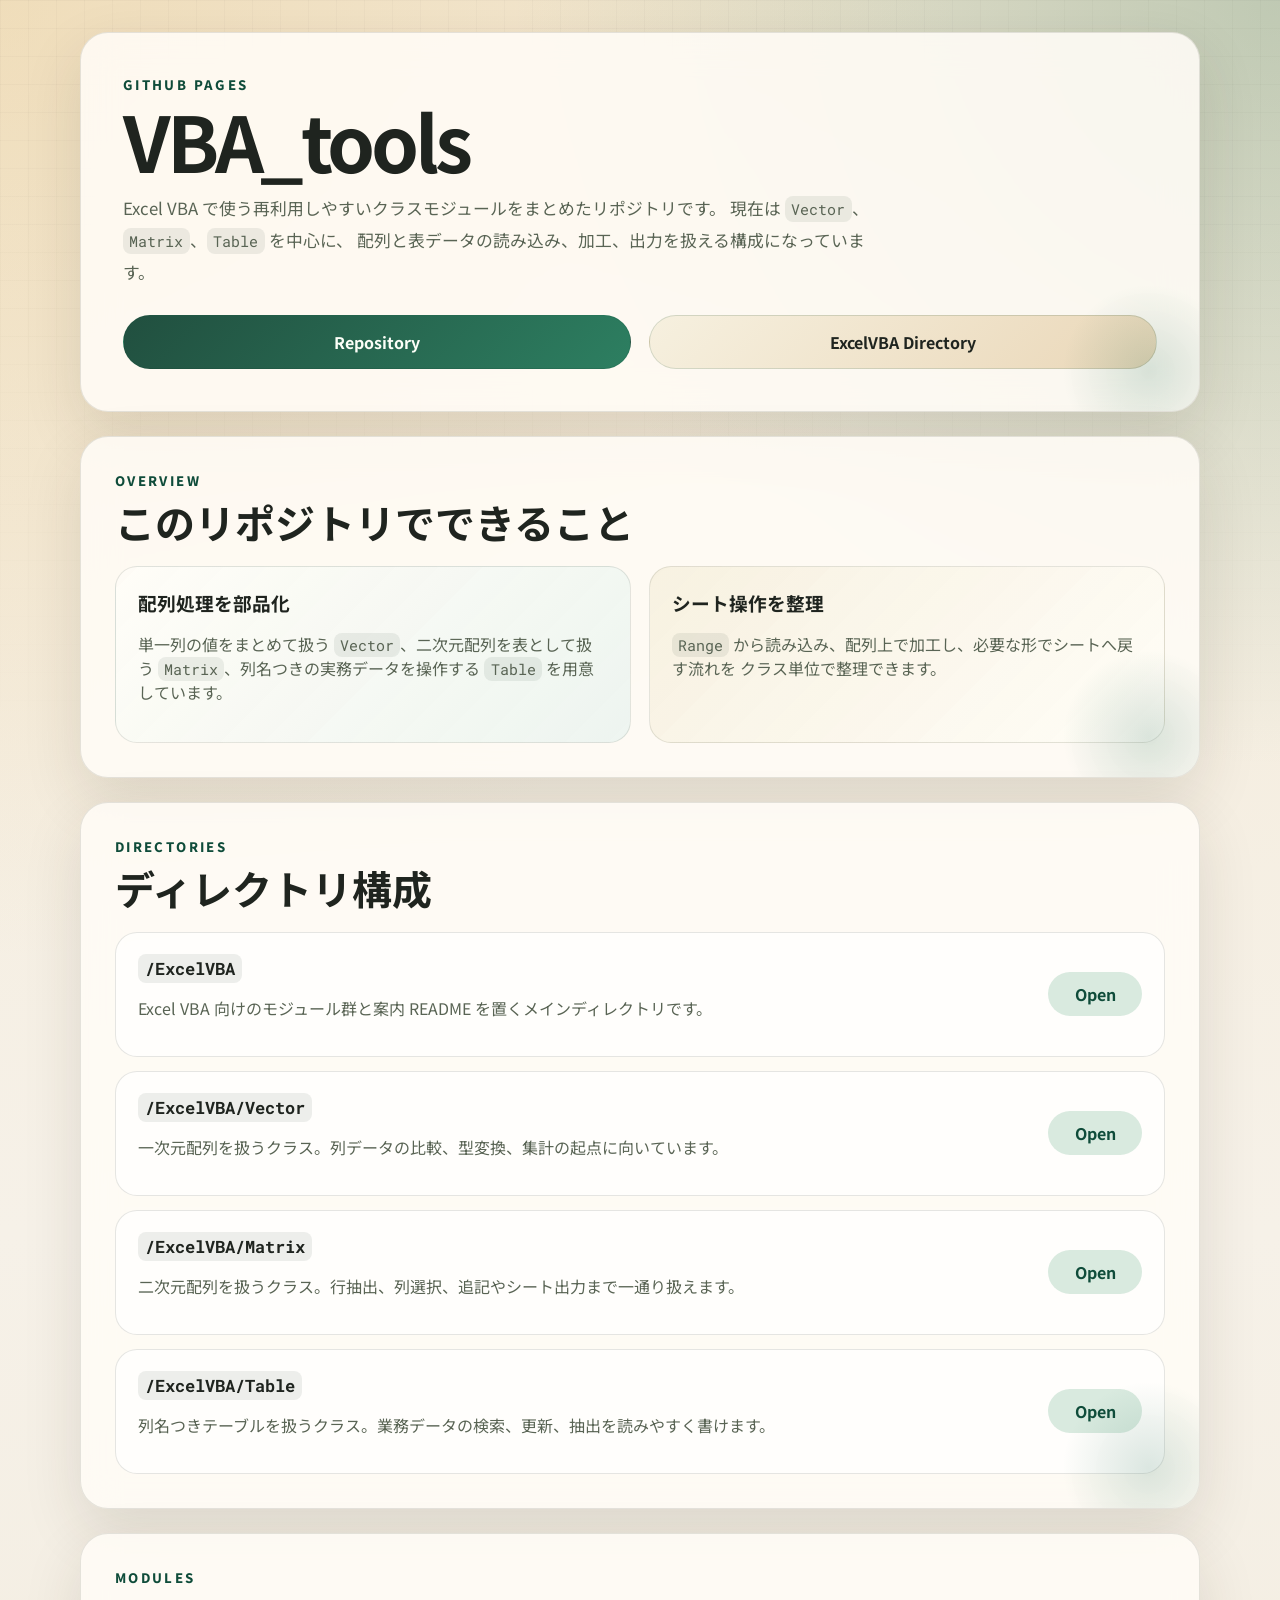
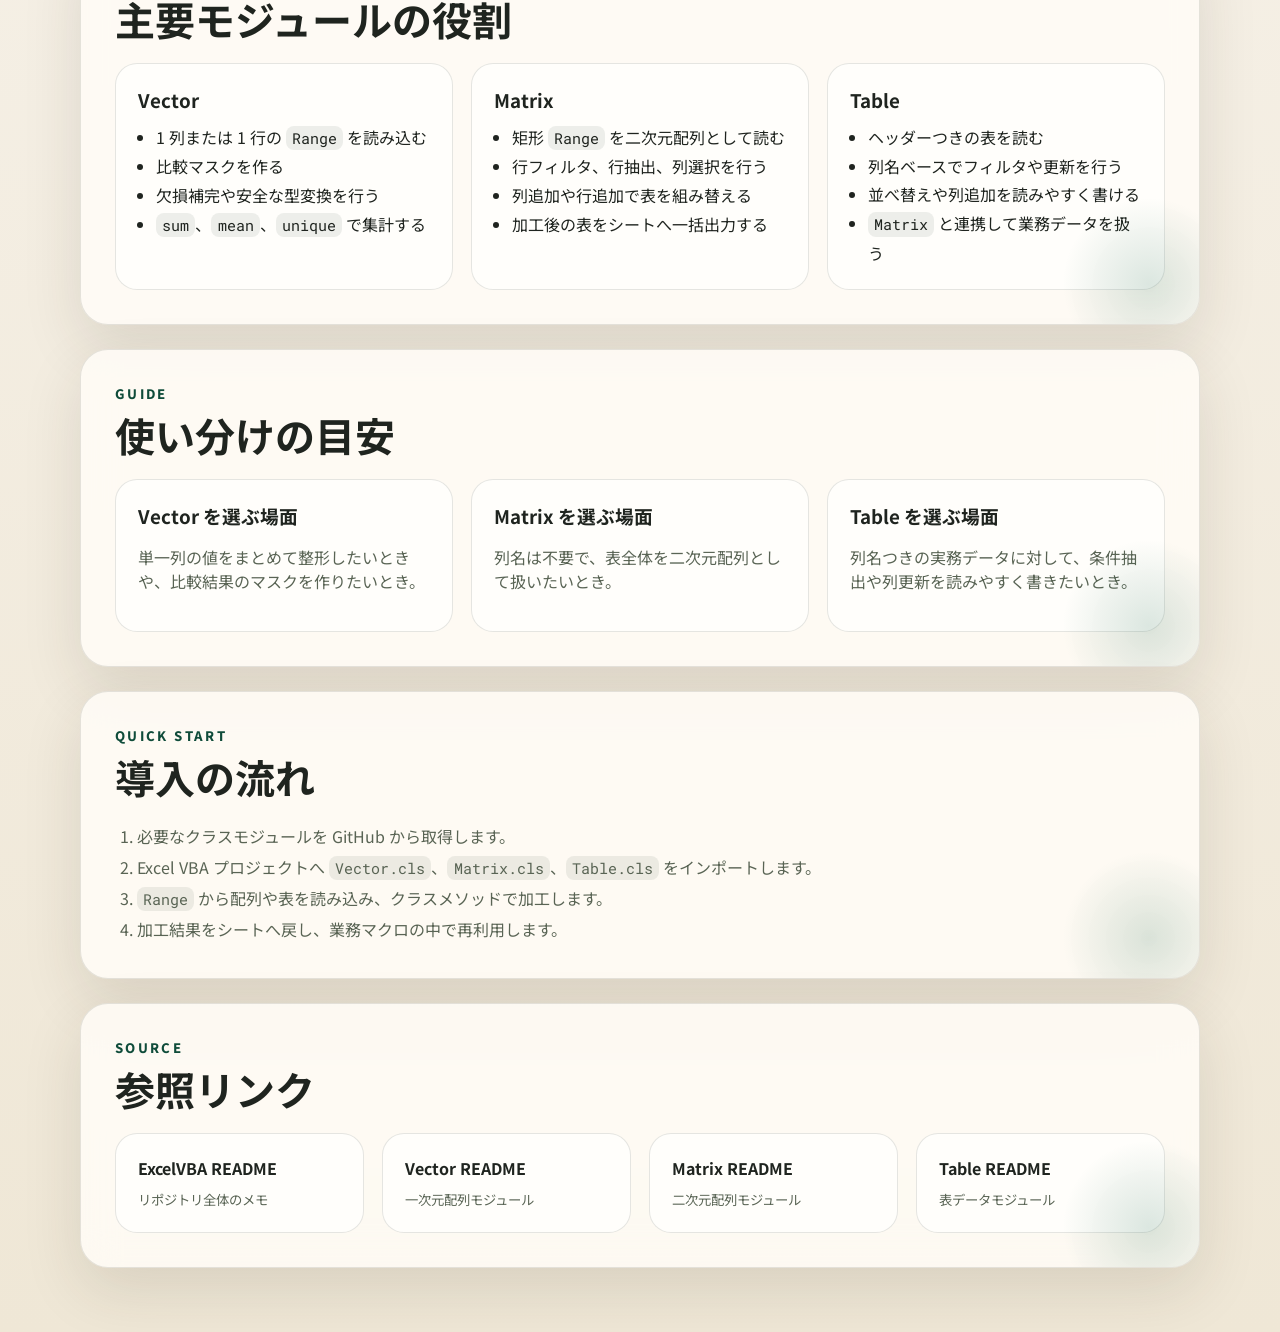
==== docs/index.html @ def347ff "Add GitHub Pages overview for VBA_tools" ====
<!DOCTYPE html>
<html lang="ja">
<head>
  <meta charset="utf-8">
  <meta name="viewport" content="width=device-width, initial-scale=1">
  <title>VBA_tools Documentation</title>
  <link rel="preconnect" href="https://fonts.googleapis.com">
  <link rel="preconnect" href="https://fonts.gstatic.com" crossorigin>
  <link href="https://fonts.googleapis.com/css2?family=Noto+Sans+JP:wght@400;500;700;800&family=Roboto+Mono:wght@400;500&display=swap" rel="stylesheet">
  <link rel="stylesheet" href="styles.css">
</head>
<body>
  <div class="page-shell">
    <header class="hero">
      <p class="eyebrow">GitHub Pages</p>
      <h1>VBA_tools</h1>
      <p class="lead">
        Excel VBA で使う再利用しやすいクラスモジュールをまとめたリポジトリです。
        現在は <code>Vector</code>、<code>Matrix</code>、<code>Table</code> を中心に、
        配列と表データの読み込み、加工、出力を扱える構成になっています。
      </p>
      <div class="hero-actions">
        <a href="https://github.com/kanko-tech/VBA_tools" target="_blank" rel="noreferrer">Repository</a>
        <a href="https://github.com/kanko-tech/VBA_tools/tree/main/ExcelVBA" target="_blank" rel="noreferrer">ExcelVBA Directory</a>
      </div>
    </header>

    <main>
      <section class="panel">
        <div class="section-heading">
          <p class="eyebrow">Overview</p>
          <h2>このリポジトリでできること</h2>
        </div>
        <div class="grid two">
          <article class="card accent-a">
            <h3>配列処理を部品化</h3>
            <p>
              単一列の値をまとめて扱う <code>Vector</code>、二次元配列を表として扱う
              <code>Matrix</code>、列名つきの実務データを操作する <code>Table</code> を用意しています。
            </p>
          </article>
          <article class="card accent-b">
            <h3>シート操作を整理</h3>
            <p>
              <code>Range</code> から読み込み、配列上で加工し、必要な形でシートへ戻す流れを
              クラス単位で整理できます。
            </p>
          </article>
        </div>
      </section>

      <section class="panel">
        <div class="section-heading">
          <p class="eyebrow">Directories</p>
          <h2>ディレクトリ構成</h2>
        </div>
        <div class="directory-list">
          <article class="directory-item">
            <div>
              <h3><code>/ExcelVBA</code></h3>
              <p>Excel VBA 向けのモジュール群と案内 README を置くメインディレクトリです。</p>
            </div>
            <a href="https://github.com/kanko-tech/VBA_tools/tree/main/ExcelVBA" target="_blank" rel="noreferrer">Open</a>
          </article>
          <article class="directory-item">
            <div>
              <h3><code>/ExcelVBA/Vector</code></h3>
              <p>一次元配列を扱うクラス。列データの比較、型変換、集計の起点に向いています。</p>
            </div>
            <a href="https://github.com/kanko-tech/VBA_tools/tree/main/ExcelVBA/Vector" target="_blank" rel="noreferrer">Open</a>
          </article>
          <article class="directory-item">
            <div>
              <h3><code>/ExcelVBA/Matrix</code></h3>
              <p>二次元配列を扱うクラス。行抽出、列選択、追記やシート出力まで一通り扱えます。</p>
            </div>
            <a href="https://github.com/kanko-tech/VBA_tools/tree/main/ExcelVBA/Matrix" target="_blank" rel="noreferrer">Open</a>
          </article>
          <article class="directory-item">
            <div>
              <h3><code>/ExcelVBA/Table</code></h3>
              <p>列名つきテーブルを扱うクラス。業務データの検索、更新、抽出を読みやすく書けます。</p>
            </div>
            <a href="https://github.com/kanko-tech/VBA_tools/tree/main/ExcelVBA/Table" target="_blank" rel="noreferrer">Open</a>
          </article>
        </div>
      </section>

      <section class="panel">
        <div class="section-heading">
          <p class="eyebrow">Modules</p>
          <h2>主要モジュールの役割</h2>
        </div>
        <div class="grid three">
          <article class="module-card">
            <h3>Vector</h3>
            <ul>
              <li>1 列または 1 行の <code>Range</code> を読み込む</li>
              <li>比較マスクを作る</li>
              <li>欠損補完や安全な型変換を行う</li>
              <li><code>sum</code>、<code>mean</code>、<code>unique</code> で集計する</li>
            </ul>
          </article>
          <article class="module-card">
            <h3>Matrix</h3>
            <ul>
              <li>矩形 <code>Range</code> を二次元配列として読む</li>
              <li>行フィルタ、行抽出、列選択を行う</li>
              <li>列追加や行追加で表を組み替える</li>
              <li>加工後の表をシートへ一括出力する</li>
            </ul>
          </article>
          <article class="module-card">
            <h3>Table</h3>
            <ul>
              <li>ヘッダーつきの表を読む</li>
              <li>列名ベースでフィルタや更新を行う</li>
              <li>並べ替えや列追加を読みやすく書ける</li>
              <li><code>Matrix</code> と連携して業務データを扱う</li>
            </ul>
          </article>
        </div>
      </section>

      <section class="panel">
        <div class="section-heading">
          <p class="eyebrow">Guide</p>
          <h2>使い分けの目安</h2>
        </div>
        <div class="decision-board">
          <article>
            <h3>Vector を選ぶ場面</h3>
            <p>単一列の値をまとめて整形したいときや、比較結果のマスクを作りたいとき。</p>
          </article>
          <article>
            <h3>Matrix を選ぶ場面</h3>
            <p>列名は不要で、表全体を二次元配列として扱いたいとき。</p>
          </article>
          <article>
            <h3>Table を選ぶ場面</h3>
            <p>列名つきの実務データに対して、条件抽出や列更新を読みやすく書きたいとき。</p>
          </article>
        </div>
      </section>

      <section class="panel">
        <div class="section-heading">
          <p class="eyebrow">Quick Start</p>
          <h2>導入の流れ</h2>
        </div>
        <ol class="steps">
          <li>必要なクラスモジュールを GitHub から取得します。</li>
          <li>Excel VBA プロジェクトへ <code>Vector.cls</code>、<code>Matrix.cls</code>、<code>Table.cls</code> をインポートします。</li>
          <li><code>Range</code> から配列や表を読み込み、クラスメソッドで加工します。</li>
          <li>加工結果をシートへ戻し、業務マクロの中で再利用します。</li>
        </ol>
      </section>

      <section class="panel">
        <div class="section-heading">
          <p class="eyebrow">Source</p>
          <h2>参照リンク</h2>
        </div>
        <div class="links-grid">
          <a class="link-tile" href="https://github.com/kanko-tech/VBA_tools/blob/main/ExcelVBA/README.md" target="_blank" rel="noreferrer">
            <span>ExcelVBA README</span>
            <small>リポジトリ全体のメモ</small>
          </a>
          <a class="link-tile" href="https://github.com/kanko-tech/VBA_tools/blob/main/ExcelVBA/Vector/README.md" target="_blank" rel="noreferrer">
            <span>Vector README</span>
            <small>一次元配列モジュール</small>
          </a>
          <a class="link-tile" href="https://github.com/kanko-tech/VBA_tools/blob/main/ExcelVBA/Matrix/README.md" target="_blank" rel="noreferrer">
            <span>Matrix README</span>
            <small>二次元配列モジュール</small>
          </a>
          <a class="link-tile" href="https://github.com/kanko-tech/VBA_tools/blob/main/ExcelVBA/Table/README.md" target="_blank" rel="noreferrer">
            <span>Table README</span>
            <small>表データモジュール</small>
          </a>
        </div>
      </section>
    </main>
  </div>
</body>
</html>
---- docs/styles.css ----
:root {
  --bg: #f5efe2;
  --paper: rgba(255, 252, 246, 0.88);
  --ink: #1f241f;
  --muted: #596454;
  --line: rgba(41, 53, 34, 0.12);
  --accent: #1f6a52;
  --accent-soft: #d9eadf;
  --accent-strong: #0f4c3a;
  --sand: #ead7b8;
  --shadow: 0 22px 60px rgba(52, 45, 27, 0.12);
}

* {
  box-sizing: border-box;
}

html {
  scroll-behavior: smooth;
}

body {
  margin: 0;
  font-family: "Noto Sans JP", sans-serif;
  color: var(--ink);
  background:
    radial-gradient(circle at top left, rgba(230, 194, 126, 0.32), transparent 30%),
    radial-gradient(circle at top right, rgba(55, 116, 86, 0.28), transparent 24%),
    linear-gradient(180deg, #f4ead7 0%, #f6f1e8 42%, #efe7d6 100%);
}

body::before {
  content: "";
  position: fixed;
  inset: 0;
  pointer-events: none;
  background-image:
    linear-gradient(rgba(31, 36, 31, 0.04) 1px, transparent 1px),
    linear-gradient(90deg, rgba(31, 36, 31, 0.04) 1px, transparent 1px);
  background-size: 28px 28px;
  mask-image: linear-gradient(180deg, rgba(0, 0, 0, 0.65), transparent 85%);
}

.page-shell {
  width: min(1120px, calc(100% - 32px));
  margin: 0 auto;
  padding: 32px 0 64px;
}

.hero,
.panel {
  position: relative;
  overflow: hidden;
  background: var(--paper);
  border: 1px solid var(--line);
  border-radius: 28px;
  box-shadow: var(--shadow);
  backdrop-filter: blur(18px);
}

.hero {
  padding: 42px;
}

.hero::after,
.panel::after {
  content: "";
  position: absolute;
  inset: auto -40px -50px auto;
  width: 180px;
  height: 180px;
  background: radial-gradient(circle, rgba(31, 106, 82, 0.16), transparent 68%);
}

.hero h1 {
  margin: 10px 0 12px;
  font-size: clamp(2.5rem, 6vw, 4.8rem);
  line-height: 0.94;
  letter-spacing: -0.05em;
}

.lead,
.card p,
.directory-item p,
.decision-board p,
.steps li {
  color: var(--muted);
}

.lead {
  max-width: 760px;
  font-size: 1.05rem;
  line-height: 1.9;
}

.eyebrow {
  margin: 0;
  color: var(--accent-strong);
  font-size: 0.82rem;
  font-weight: 800;
  letter-spacing: 0.18em;
  text-transform: uppercase;
}

.hero-actions,
.links-grid,
.grid,
.decision-board {
  display: grid;
  gap: 18px;
}

.hero-actions {
  grid-template-columns: repeat(auto-fit, minmax(190px, 1fr));
  margin-top: 26px;
}

.hero-actions a,
.directory-item a,
.link-tile {
  text-decoration: none;
}

.hero-actions a {
  display: inline-flex;
  justify-content: center;
  align-items: center;
  min-height: 52px;
  padding: 14px 18px;
  border-radius: 999px;
  border: 1px solid rgba(15, 76, 58, 0.15);
  background: linear-gradient(135deg, #214f3f, #2d7f61);
  color: #fcfff8;
  font-weight: 700;
  transition: transform 180ms ease, box-shadow 180ms ease;
}

.hero-actions a:last-child {
  background: linear-gradient(135deg, #f6f0df, #ead7b8);
  color: var(--ink);
}

.hero-actions a:hover,
.directory-item a:hover,
.link-tile:hover {
  transform: translateY(-2px);
}

main {
  display: grid;
  gap: 24px;
  margin-top: 24px;
}

.panel {
  padding: 34px;
}

.section-heading {
  margin-bottom: 22px;
}

.section-heading h2 {
  margin: 10px 0 0;
  font-size: clamp(1.5rem, 4vw, 2.5rem);
  line-height: 1.1;
}

.grid.two {
  grid-template-columns: repeat(auto-fit, minmax(260px, 1fr));
}

.grid.three,
.links-grid,
.decision-board {
  grid-template-columns: repeat(auto-fit, minmax(220px, 1fr));
}

.card,
.module-card,
.decision-board article,
.link-tile {
  position: relative;
  padding: 22px;
  border-radius: 22px;
  border: 1px solid var(--line);
  background: rgba(255, 255, 255, 0.7);
}

.accent-a {
  background: linear-gradient(135deg, rgba(255, 253, 247, 0.94), rgba(235, 244, 239, 0.88));
}

.accent-b {
  background: linear-gradient(135deg, rgba(247, 241, 224, 0.96), rgba(255, 253, 247, 0.88));
}

.card h3,
.module-card h3,
.decision-board h3,
.directory-item h3 {
  margin-top: 0;
  margin-bottom: 10px;
}

.directory-list {
  display: grid;
  gap: 14px;
}

.directory-item {
  display: flex;
  justify-content: space-between;
  gap: 18px;
  align-items: center;
  padding: 20px 22px;
  border-radius: 22px;
  border: 1px solid var(--line);
  background: rgba(255, 255, 255, 0.72);
}

.directory-item a {
  display: inline-flex;
  align-items: center;
  justify-content: center;
  min-width: 94px;
  padding: 10px 16px;
  border-radius: 999px;
  background: var(--accent-soft);
  color: var(--accent-strong);
  font-weight: 700;
}

.module-card ul {
  margin: 0;
  padding-left: 18px;
  line-height: 1.8;
}

.steps {
  margin: 0;
  padding-left: 22px;
  line-height: 1.9;
}

.link-tile {
  display: block;
  color: inherit;
}

.link-tile span {
  display: block;
  margin-bottom: 6px;
  font-weight: 700;
}

.link-tile small {
  color: var(--muted);
}

code {
  padding: 0.18em 0.42em;
  border-radius: 8px;
  font-family: "Roboto Mono", monospace;
  font-size: 0.92em;
  background: rgba(32, 54, 43, 0.08);
}

@media (max-width: 720px) {
  .page-shell {
    width: min(100% - 20px, 1120px);
    padding-top: 20px;
  }

  .hero,
  .panel {
    padding: 24px;
    border-radius: 24px;
  }

  .directory-item {
    flex-direction: column;
    align-items: flex-start;
  }

  .directory-item a {
    width: 100%;
  }
}
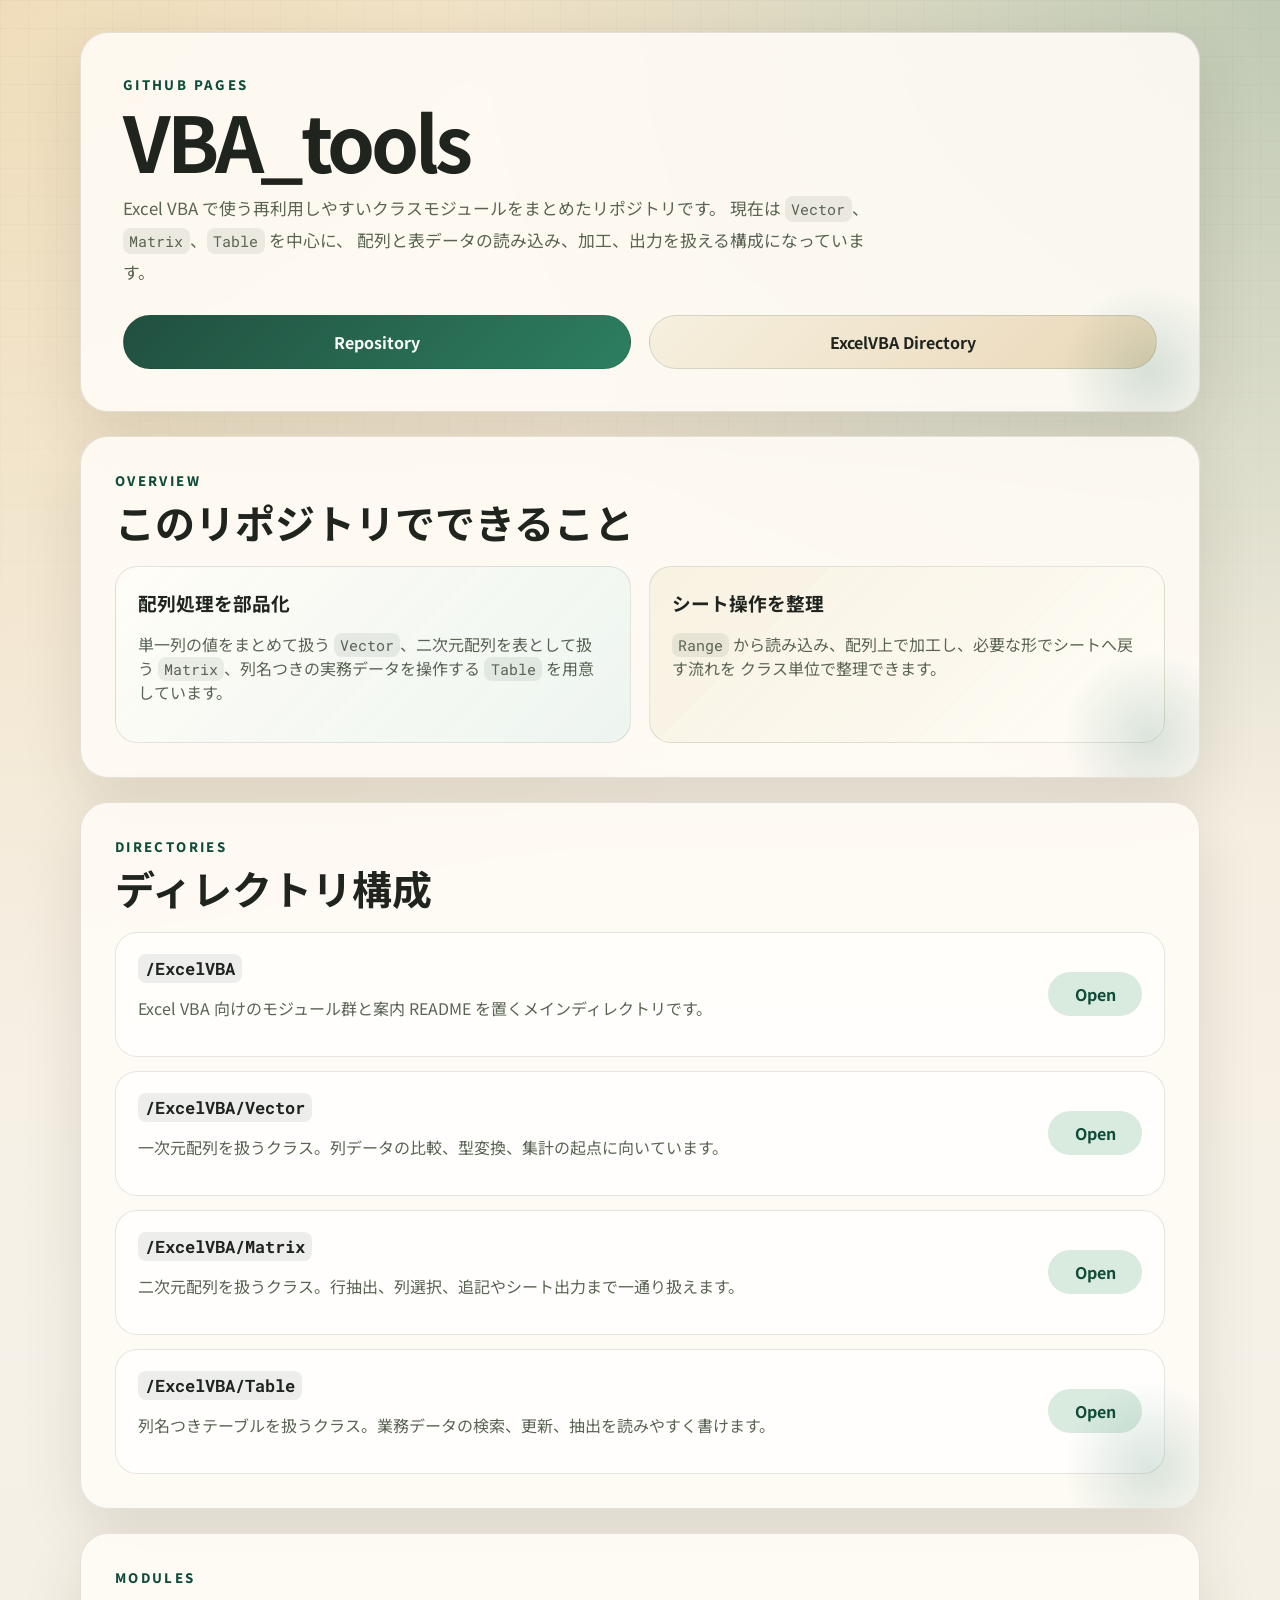
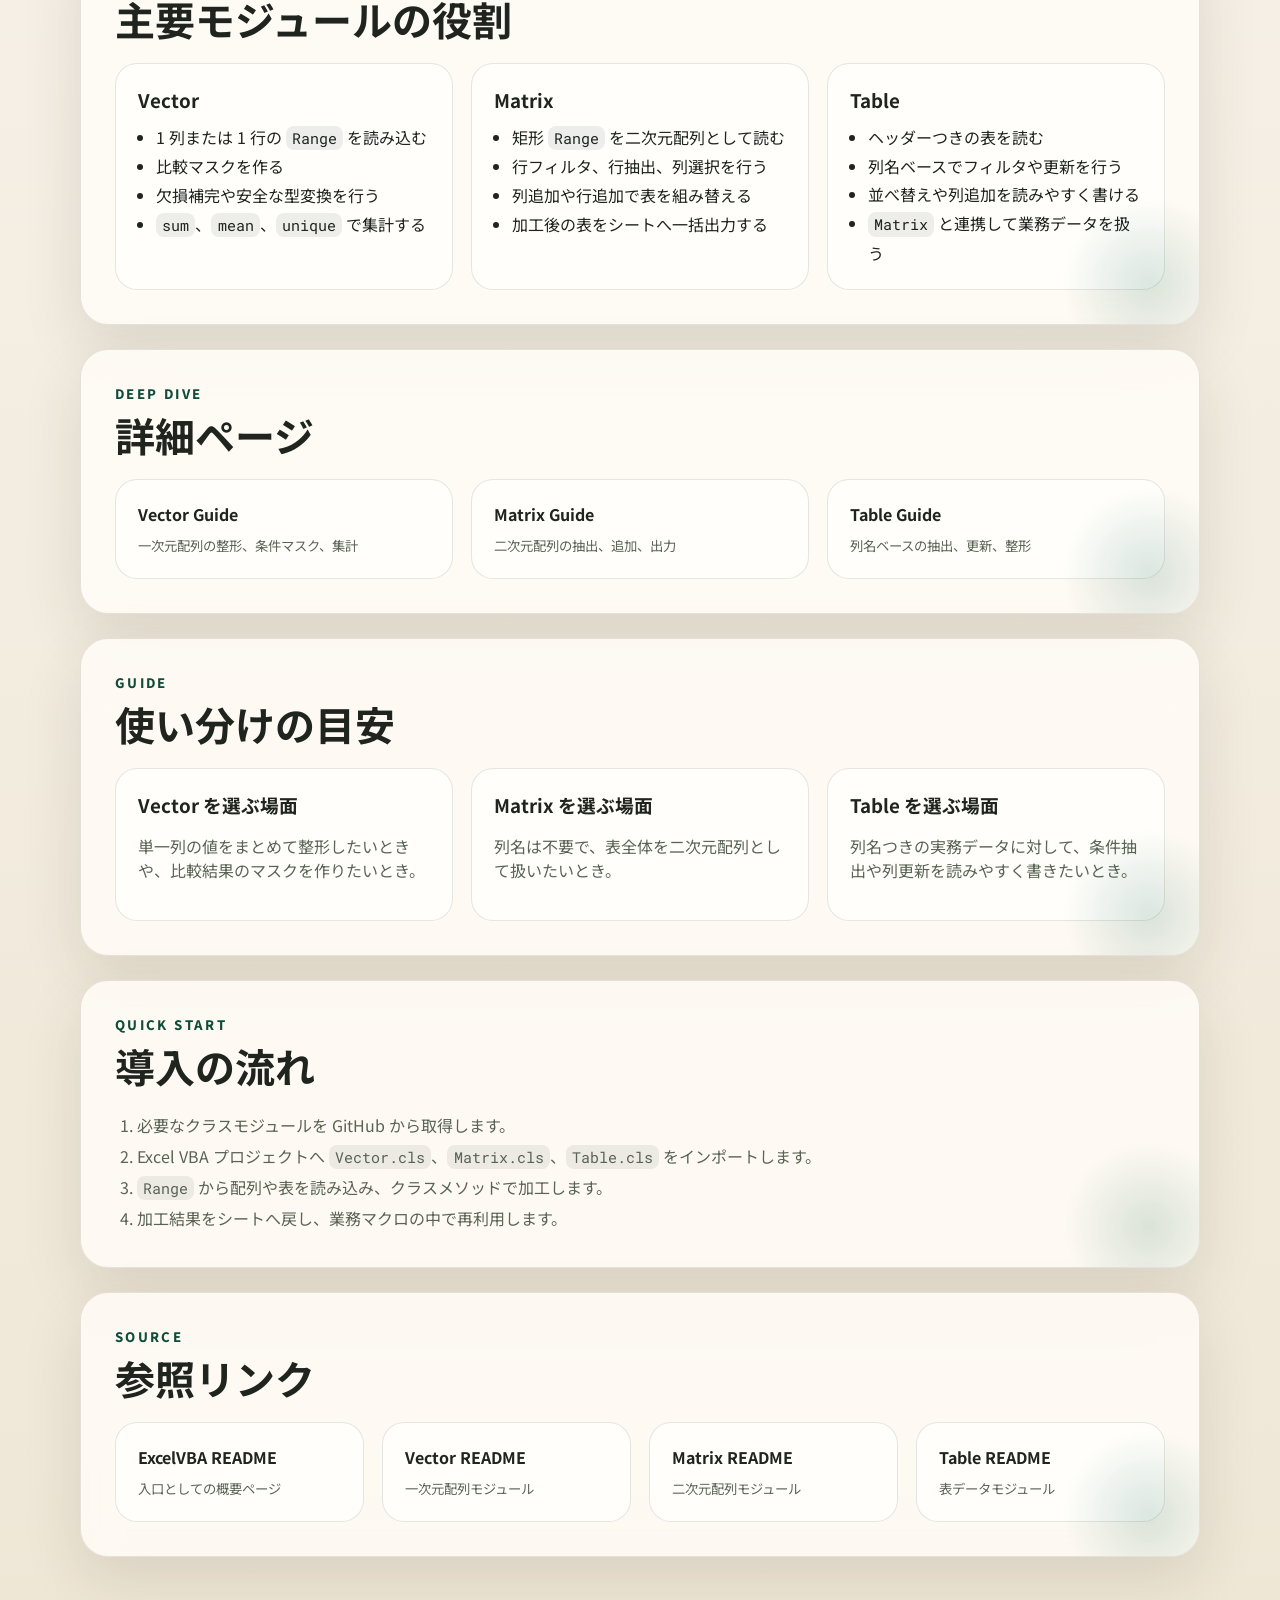
==== commit 1ba58900: "Move detailed ExcelVBA docs into Pages" ====
--- a/docs/index.html
+++ b/docs/index.html
@@ -124,6 +124,27 @@
 
       <section class="panel">
         <div class="section-heading">
+          <p class="eyebrow">Deep Dive</p>
+          <h2>詳細ページ</h2>
+        </div>
+        <div class="links-grid">
+          <a class="link-tile" href="vector.html">
+            <span>Vector Guide</span>
+            <small>一次元配列の整形、条件マスク、集計</small>
+          </a>
+          <a class="link-tile" href="matrix.html">
+            <span>Matrix Guide</span>
+            <small>二次元配列の抽出、追加、出力</small>
+          </a>
+          <a class="link-tile" href="table.html">
+            <span>Table Guide</span>
+            <small>列名ベースの抽出、更新、整形</small>
+          </a>
+        </div>
+      </section>
+
+      <section class="panel">
+        <div class="section-heading">
           <p class="eyebrow">Guide</p>
           <h2>使い分けの目安</h2>
         </div>
@@ -164,7 +185,7 @@
         <div class="links-grid">
           <a class="link-tile" href="https://github.com/kanko-tech/VBA_tools/blob/main/ExcelVBA/README.md" target="_blank" rel="noreferrer">
             <span>ExcelVBA README</span>
-            <small>リポジトリ全体のメモ</small>
+            <small>入口としての概要ページ</small>
           </a>
           <a class="link-tile" href="https://github.com/kanko-tech/VBA_tools/blob/main/ExcelVBA/Vector/README.md" target="_blank" rel="noreferrer">
             <span>Vector README</span>
--- a/docs/styles.css
+++ b/docs/styles.css
@@ -237,10 +237,43 @@
   line-height: 1.8;
 }
 
+.plain-list {
+  margin: 0;
+  padding-left: 18px;
+  line-height: 1.85;
+}
+
 .steps {
   margin: 0;
   padding-left: 22px;
   line-height: 1.9;
+}
+
+.detail-hero .lead {
+  max-width: 820px;
+}
+
+.code-block {
+  overflow-x: auto;
+  margin: 0;
+  padding: 20px;
+  border-radius: 20px;
+  background: #1d2b24;
+  color: #f5f8f4;
+  border: 1px solid rgba(255, 255, 255, 0.08);
+  box-shadow: inset 0 1px 0 rgba(255, 255, 255, 0.04);
+}
+
+.code-block.compact {
+  padding: 16px;
+}
+
+.code-block code {
+  padding: 0;
+  background: transparent;
+  color: inherit;
+  font-size: 0.88rem;
+  line-height: 1.7;
 }
 
 .link-tile {
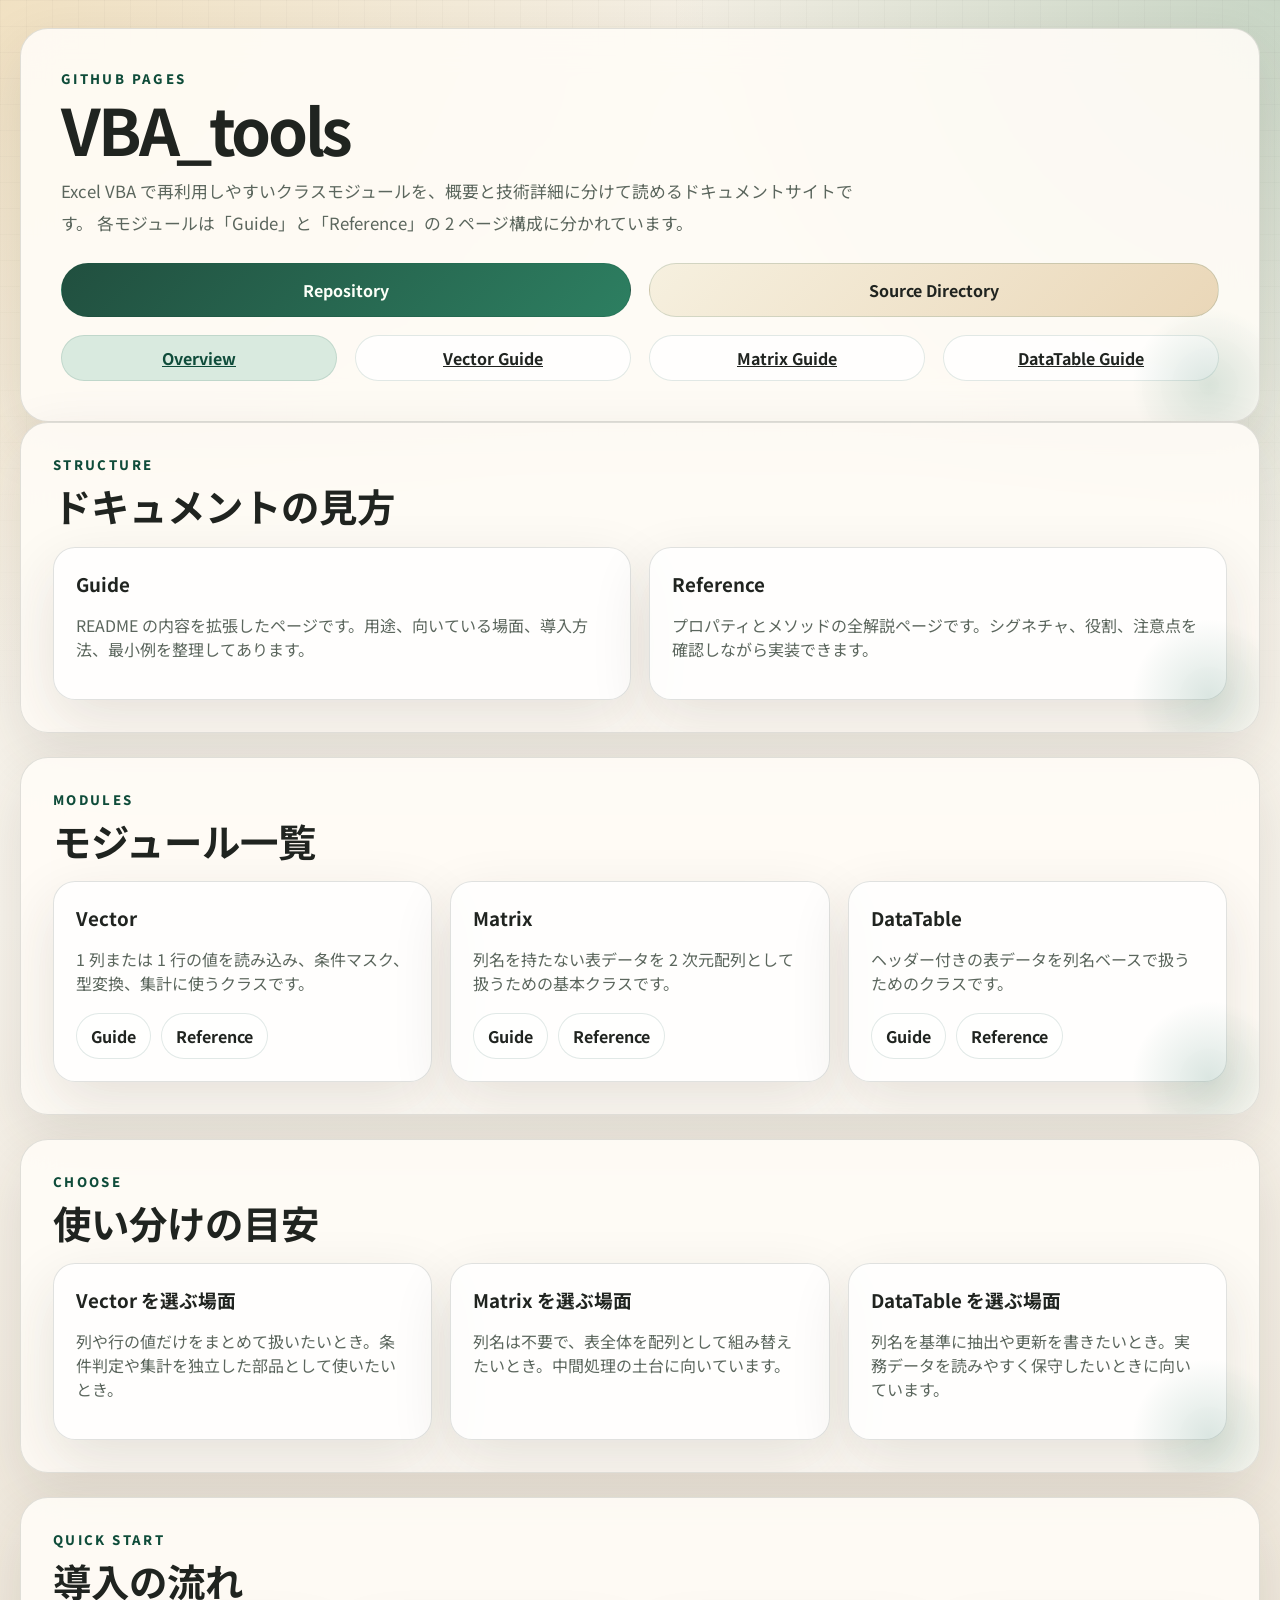
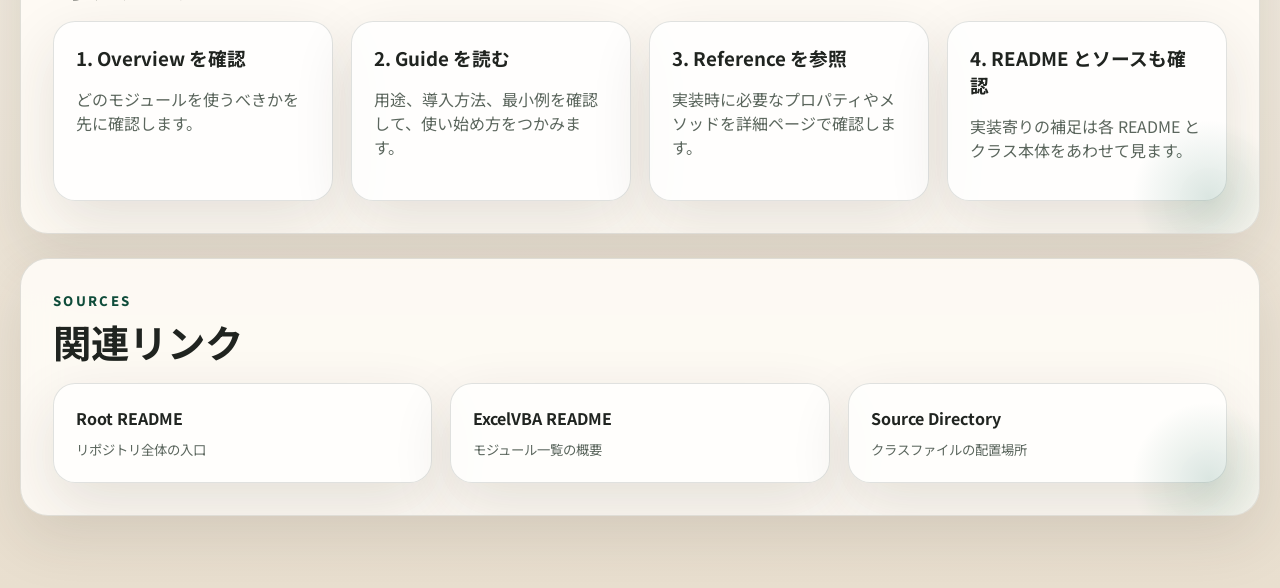
==== commit 71420cfd: "Restructure docs into guide and reference pages" ====
--- a/docs/index.html
+++ b/docs/index.html
@@ -15,73 +15,35 @@
       <p class="eyebrow">GitHub Pages</p>
       <h1>VBA_tools</h1>
       <p class="lead">
-        Excel VBA で使う再利用しやすいクラスモジュールをまとめたリポジトリです。
-        現在は <code>Vector</code>、<code>Matrix</code>、<code>Table</code> を中心に、
-        配列と表データの読み込み、加工、出力を扱える構成になっています。
+        Excel VBA で再利用しやすいクラスモジュールを、概要と技術詳細に分けて読めるドキュメントサイトです。
+        各モジュールは「Guide」と「Reference」の 2 ページ構成に分かれています。
       </p>
       <div class="hero-actions">
         <a href="https://github.com/kanko-tech/VBA_tools" target="_blank" rel="noreferrer">Repository</a>
-        <a href="https://github.com/kanko-tech/VBA_tools/tree/main/ExcelVBA" target="_blank" rel="noreferrer">ExcelVBA Directory</a>
+        <a href="https://github.com/kanko-tech/VBA_tools/tree/main/src/ExcelVBA" target="_blank" rel="noreferrer">Source Directory</a>
       </div>
+      <nav class="page-nav" aria-label="Page navigation">
+        <a href="index.html" class="current">Overview</a>
+        <a href="vector.html">Vector Guide</a>
+        <a href="matrix.html">Matrix Guide</a>
+        <a href="datatable.html">DataTable Guide</a>
+      </nav>
     </header>
 
-    <main>
+    <main class="doc-main">
       <section class="panel">
         <div class="section-heading">
-          <p class="eyebrow">Overview</p>
-          <h2>このリポジトリでできること</h2>
+          <p class="eyebrow">Structure</p>
+          <h2>ドキュメントの見方</h2>
         </div>
         <div class="grid two">
-          <article class="card accent-a">
-            <h3>配列処理を部品化</h3>
-            <p>
-              単一列の値をまとめて扱う <code>Vector</code>、二次元配列を表として扱う
-              <code>Matrix</code>、列名つきの実務データを操作する <code>Table</code> を用意しています。
-            </p>
+          <article class="module-card">
+            <h3>Guide</h3>
+            <p>README の内容を拡張したページです。用途、向いている場面、導入方法、最小例を整理してあります。</p>
           </article>
-          <article class="card accent-b">
-            <h3>シート操作を整理</h3>
-            <p>
-              <code>Range</code> から読み込み、配列上で加工し、必要な形でシートへ戻す流れを
-              クラス単位で整理できます。
-            </p>
-          </article>
-        </div>
-      </section>
-
-      <section class="panel">
-        <div class="section-heading">
-          <p class="eyebrow">Directories</p>
-          <h2>ディレクトリ構成</h2>
-        </div>
-        <div class="directory-list">
-          <article class="directory-item">
-            <div>
-              <h3><code>/ExcelVBA</code></h3>
-              <p>Excel VBA 向けのモジュール群と案内 README を置くメインディレクトリです。</p>
-            </div>
-            <a href="https://github.com/kanko-tech/VBA_tools/tree/main/ExcelVBA" target="_blank" rel="noreferrer">Open</a>
-          </article>
-          <article class="directory-item">
-            <div>
-              <h3><code>/ExcelVBA/Vector</code></h3>
-              <p>一次元配列を扱うクラス。列データの比較、型変換、集計の起点に向いています。</p>
-            </div>
-            <a href="https://github.com/kanko-tech/VBA_tools/tree/main/ExcelVBA/Vector" target="_blank" rel="noreferrer">Open</a>
-          </article>
-          <article class="directory-item">
-            <div>
-              <h3><code>/ExcelVBA/Matrix</code></h3>
-              <p>二次元配列を扱うクラス。行抽出、列選択、追記やシート出力まで一通り扱えます。</p>
-            </div>
-            <a href="https://github.com/kanko-tech/VBA_tools/tree/main/ExcelVBA/Matrix" target="_blank" rel="noreferrer">Open</a>
-          </article>
-          <article class="directory-item">
-            <div>
-              <h3><code>/ExcelVBA/Table</code></h3>
-              <p>列名つきテーブルを扱うクラス。業務データの検索、更新、抽出を読みやすく書けます。</p>
-            </div>
-            <a href="https://github.com/kanko-tech/VBA_tools/tree/main/ExcelVBA/Table" target="_blank" rel="noreferrer">Open</a>
+          <article class="module-card">
+            <h3>Reference</h3>
+            <p>プロパティとメソッドの全解説ページです。シグネチャ、役割、注意点を確認しながら実装できます。</p>
           </article>
         </div>
       </section>
@@ -89,77 +51,53 @@
       <section class="panel">
         <div class="section-heading">
           <p class="eyebrow">Modules</p>
-          <h2>主要モジュールの役割</h2>
+          <h2>モジュール一覧</h2>
         </div>
         <div class="grid three">
           <article class="module-card">
             <h3>Vector</h3>
-            <ul>
-              <li>1 列または 1 行の <code>Range</code> を読み込む</li>
-              <li>比較マスクを作る</li>
-              <li>欠損補完や安全な型変換を行う</li>
-              <li><code>sum</code>、<code>mean</code>、<code>unique</code> で集計する</li>
-            </ul>
+            <p>1 列または 1 行の値を読み込み、条件マスク、型変換、集計に使うクラスです。</p>
+            <div class="tab-switch">
+              <a href="vector.html">Guide</a>
+              <a href="vector-reference.html">Reference</a>
+            </div>
           </article>
           <article class="module-card">
             <h3>Matrix</h3>
-            <ul>
-              <li>矩形 <code>Range</code> を二次元配列として読む</li>
-              <li>行フィルタ、行抽出、列選択を行う</li>
-              <li>列追加や行追加で表を組み替える</li>
-              <li>加工後の表をシートへ一括出力する</li>
-            </ul>
+            <p>列名を持たない表データを 2 次元配列として扱うための基本クラスです。</p>
+            <div class="tab-switch">
+              <a href="matrix.html">Guide</a>
+              <a href="matrix-reference.html">Reference</a>
+            </div>
           </article>
           <article class="module-card">
-            <h3>Table</h3>
-            <ul>
-              <li>ヘッダーつきの表を読む</li>
-              <li>列名ベースでフィルタや更新を行う</li>
-              <li>並べ替えや列追加を読みやすく書ける</li>
-              <li><code>Matrix</code> と連携して業務データを扱う</li>
-            </ul>
+            <h3>DataTable</h3>
+            <p>ヘッダー付きの表データを列名ベースで扱うためのクラスです。</p>
+            <div class="tab-switch">
+              <a href="datatable.html">Guide</a>
+              <a href="datatable-reference.html">Reference</a>
+            </div>
           </article>
         </div>
       </section>
 
       <section class="panel">
         <div class="section-heading">
-          <p class="eyebrow">Deep Dive</p>
-          <h2>詳細ページ</h2>
-        </div>
-        <div class="links-grid">
-          <a class="link-tile" href="vector.html">
-            <span>Vector Guide</span>
-            <small>一次元配列の整形、条件マスク、集計</small>
-          </a>
-          <a class="link-tile" href="matrix.html">
-            <span>Matrix Guide</span>
-            <small>二次元配列の抽出、追加、出力</small>
-          </a>
-          <a class="link-tile" href="table.html">
-            <span>Table Guide</span>
-            <small>列名ベースの抽出、更新、整形</small>
-          </a>
-        </div>
-      </section>
-
-      <section class="panel">
-        <div class="section-heading">
-          <p class="eyebrow">Guide</p>
+          <p class="eyebrow">Choose</p>
           <h2>使い分けの目安</h2>
         </div>
-        <div class="decision-board">
-          <article>
+        <div class="grid three">
+          <article class="doc-note">
             <h3>Vector を選ぶ場面</h3>
-            <p>単一列の値をまとめて整形したいときや、比較結果のマスクを作りたいとき。</p>
+            <p>列や行の値だけをまとめて扱いたいとき。条件判定や集計を独立した部品として使いたいとき。</p>
           </article>
-          <article>
+          <article class="doc-note">
             <h3>Matrix を選ぶ場面</h3>
-            <p>列名は不要で、表全体を二次元配列として扱いたいとき。</p>
+            <p>列名は不要で、表全体を配列として組み替えたいとき。中間処理の土台に向いています。</p>
           </article>
-          <article>
-            <h3>Table を選ぶ場面</h3>
-            <p>列名つきの実務データに対して、条件抽出や列更新を読みやすく書きたいとき。</p>
+          <article class="doc-note">
+            <h3>DataTable を選ぶ場面</h3>
+            <p>列名を基準に抽出や更新を書きたいとき。実務データを読みやすく保守したいときに向いています。</p>
           </article>
         </div>
       </section>
@@ -169,35 +107,43 @@
           <p class="eyebrow">Quick Start</p>
           <h2>導入の流れ</h2>
         </div>
-        <ol class="steps">
-          <li>必要なクラスモジュールを GitHub から取得します。</li>
-          <li>Excel VBA プロジェクトへ <code>Vector.cls</code>、<code>Matrix.cls</code>、<code>Table.cls</code> をインポートします。</li>
-          <li><code>Range</code> から配列や表を読み込み、クラスメソッドで加工します。</li>
-          <li>加工結果をシートへ戻し、業務マクロの中で再利用します。</li>
-        </ol>
+        <div class="step-grid">
+          <article class="step-card">
+            <h3>1. Overview を確認</h3>
+            <p>どのモジュールを使うべきかを先に確認します。</p>
+          </article>
+          <article class="step-card">
+            <h3>2. Guide を読む</h3>
+            <p>用途、導入方法、最小例を確認して、使い始め方をつかみます。</p>
+          </article>
+          <article class="step-card">
+            <h3>3. Reference を参照</h3>
+            <p>実装時に必要なプロパティやメソッドを詳細ページで確認します。</p>
+          </article>
+          <article class="step-card">
+            <h3>4. README とソースも確認</h3>
+            <p>実装寄りの補足は各 README とクラス本体をあわせて見ます。</p>
+          </article>
+        </div>
       </section>
 
       <section class="panel">
         <div class="section-heading">
-          <p class="eyebrow">Source</p>
-          <h2>参照リンク</h2>
+          <p class="eyebrow">Sources</p>
+          <h2>関連リンク</h2>
         </div>
         <div class="links-grid">
-          <a class="link-tile" href="https://github.com/kanko-tech/VBA_tools/blob/main/ExcelVBA/README.md" target="_blank" rel="noreferrer">
+          <a class="link-tile" href="https://github.com/kanko-tech/VBA_tools/blob/main/README.md" target="_blank" rel="noreferrer">
+            <span>Root README</span>
+            <small>リポジトリ全体の入口</small>
+          </a>
+          <a class="link-tile" href="https://github.com/kanko-tech/VBA_tools/blob/main/src/ExcelVBA/README.md" target="_blank" rel="noreferrer">
             <span>ExcelVBA README</span>
-            <small>入口としての概要ページ</small>
+            <small>モジュール一覧の概要</small>
           </a>
-          <a class="link-tile" href="https://github.com/kanko-tech/VBA_tools/blob/main/ExcelVBA/Vector/README.md" target="_blank" rel="noreferrer">
-            <span>Vector README</span>
-            <small>一次元配列モジュール</small>
-          </a>
-          <a class="link-tile" href="https://github.com/kanko-tech/VBA_tools/blob/main/ExcelVBA/Matrix/README.md" target="_blank" rel="noreferrer">
-            <span>Matrix README</span>
-            <small>二次元配列モジュール</small>
-          </a>
-          <a class="link-tile" href="https://github.com/kanko-tech/VBA_tools/blob/main/ExcelVBA/Table/README.md" target="_blank" rel="noreferrer">
-            <span>Table README</span>
-            <small>表データモジュール</small>
+          <a class="link-tile" href="https://github.com/kanko-tech/VBA_tools/tree/main/src/ExcelVBA" target="_blank" rel="noreferrer">
+            <span>Source Directory</span>
+            <small>クラスファイルの配置場所</small>
           </a>
         </div>
       </section>
--- a/docs/styles.css
+++ b/docs/styles.css
@@ -1,14 +1,19 @@
 :root {
-  --bg: #f5efe2;
-  --paper: rgba(255, 252, 246, 0.88);
-  --ink: #1f241f;
-  --muted: #596454;
-  --line: rgba(41, 53, 34, 0.12);
+  --bg: #f4efe4;
+  --bg-deep: #e9dfcf;
+  --paper: rgba(255, 252, 247, 0.9);
+  --panel: rgba(255, 255, 255, 0.78);
+  --ink: #202420;
+  --muted: #5b665d;
+  --line: rgba(40, 52, 42, 0.14);
   --accent: #1f6a52;
   --accent-soft: #d9eadf;
   --accent-strong: #0f4c3a;
-  --sand: #ead7b8;
-  --shadow: 0 22px 60px rgba(52, 45, 27, 0.12);
+  --accent-warm: #e8d3b4;
+  --shadow: 0 22px 60px rgba(50, 44, 31, 0.12);
+  --radius-xl: 28px;
+  --radius-lg: 22px;
+  --radius-md: 16px;
 }
 
 * {
@@ -21,12 +26,12 @@
 
 body {
   margin: 0;
+  color: var(--ink);
   font-family: "Noto Sans JP", sans-serif;
-  color: var(--ink);
   background:
-    radial-gradient(circle at top left, rgba(230, 194, 126, 0.32), transparent 30%),
-    radial-gradient(circle at top right, rgba(55, 116, 86, 0.28), transparent 24%),
-    linear-gradient(180deg, #f4ead7 0%, #f6f1e8 42%, #efe7d6 100%);
+    radial-gradient(circle at top left, rgba(234, 195, 123, 0.32), transparent 28%),
+    radial-gradient(circle at top right, rgba(46, 124, 89, 0.22), transparent 24%),
+    linear-gradient(180deg, var(--bg) 0%, #f8f4ec 42%, var(--bg-deep) 100%);
 }
 
 body::before {
@@ -35,62 +40,70 @@
   inset: 0;
   pointer-events: none;
   background-image:
-    linear-gradient(rgba(31, 36, 31, 0.04) 1px, transparent 1px),
-    linear-gradient(90deg, rgba(31, 36, 31, 0.04) 1px, transparent 1px);
-  background-size: 28px 28px;
-  mask-image: linear-gradient(180deg, rgba(0, 0, 0, 0.65), transparent 85%);
+    linear-gradient(rgba(31, 36, 31, 0.035) 1px, transparent 1px),
+    linear-gradient(90deg, rgba(31, 36, 31, 0.035) 1px, transparent 1px);
+  background-size: 26px 26px;
+  mask-image: linear-gradient(180deg, rgba(0, 0, 0, 0.7), transparent 86%);
+}
+
+a {
+  color: inherit;
+}
+
+code,
+pre {
+  font-family: "Roboto Mono", monospace;
+}
+
+code {
+  padding: 0.15em 0.42em;
+  border-radius: 8px;
+  background: rgba(29, 54, 43, 0.08);
+  font-size: 0.92em;
 }
 
 .page-shell {
-  width: min(1120px, calc(100% - 32px));
+  width: min(1240px, calc(100% - 32px));
   margin: 0 auto;
-  padding: 32px 0 64px;
+  padding: 28px 0 72px;
 }
 
 .hero,
-.panel {
+.panel,
+.sidebar-card,
+.api-card,
+.module-card,
+.link-tile,
+.directory-item,
+.doc-note,
+.step-card {
+  background: var(--paper);
+  border: 1px solid var(--line);
+  box-shadow: var(--shadow);
+}
+
+.hero,
+.panel,
+.sidebar-card {
   position: relative;
   overflow: hidden;
-  background: var(--paper);
-  border: 1px solid var(--line);
-  border-radius: 28px;
-  box-shadow: var(--shadow);
+  border-radius: var(--radius-xl);
   backdrop-filter: blur(18px);
 }
 
-.hero {
-  padding: 42px;
-}
-
 .hero::after,
-.panel::after {
+.panel::after,
+.sidebar-card::after {
   content: "";
   position: absolute;
-  inset: auto -40px -50px auto;
-  width: 180px;
-  height: 180px;
+  inset: auto -30px -44px auto;
+  width: 160px;
+  height: 160px;
   background: radial-gradient(circle, rgba(31, 106, 82, 0.16), transparent 68%);
 }
 
-.hero h1 {
-  margin: 10px 0 12px;
-  font-size: clamp(2.5rem, 6vw, 4.8rem);
-  line-height: 0.94;
-  letter-spacing: -0.05em;
-}
-
-.lead,
-.card p,
-.directory-item p,
-.decision-board p,
-.steps li {
-  color: var(--muted);
-}
-
-.lead {
-  max-width: 760px;
-  font-size: 1.05rem;
-  line-height: 1.9;
+.hero {
+  padding: 40px;
 }
 
 .eyebrow {
@@ -102,37 +115,73 @@
   text-transform: uppercase;
 }
 
+.hero h1 {
+  margin: 10px 0 12px;
+  font-size: clamp(2.5rem, 5vw, 4.8rem);
+  line-height: 0.95;
+  letter-spacing: -0.05em;
+}
+
+.lead,
+.card-copy,
+.module-card p,
+.directory-item p,
+.doc-note p,
+.toc-empty,
+.step-card p,
+.api-card p,
+.api-list li {
+  color: var(--muted);
+}
+
+.lead {
+  max-width: 820px;
+  font-size: 1.05rem;
+  line-height: 1.9;
+}
+
 .hero-actions,
+.page-nav,
+.grid,
 .links-grid,
-.grid,
-.decision-board {
+.directory-list,
+.step-grid,
+.api-grid,
+.info-pills {
   display: grid;
   gap: 18px;
 }
 
 .hero-actions {
   grid-template-columns: repeat(auto-fit, minmax(190px, 1fr));
-  margin-top: 26px;
+  margin-top: 24px;
 }
 
 .hero-actions a,
+.link-tile,
 .directory-item a,
-.link-tile {
+.tab-switch a,
+.toc-toggle,
+.mobile-toc-close {
   text-decoration: none;
 }
 
-.hero-actions a {
+.hero-actions a,
+.toc-toggle,
+.mobile-toc-close {
   display: inline-flex;
   justify-content: center;
   align-items: center;
-  min-height: 52px;
+  min-height: 50px;
   padding: 14px 18px;
   border-radius: 999px;
   border: 1px solid rgba(15, 76, 58, 0.15);
+  font-weight: 700;
+}
+
+.hero-actions a {
   background: linear-gradient(135deg, #214f3f, #2d7f61);
   color: #fcfff8;
-  font-weight: 700;
-  transition: transform 180ms ease, box-shadow 180ms ease;
 }
 
 .hero-actions a:last-child {
@@ -140,89 +189,109 @@
   color: var(--ink);
 }
 
-.hero-actions a:hover,
-.directory-item a:hover,
-.link-tile:hover {
-  transform: translateY(-2px);
-}
-
-main {
-  display: grid;
-  gap: 24px;
-  margin-top: 24px;
+.page-nav {
+  grid-template-columns: repeat(auto-fit, minmax(130px, 1fr));
+  margin-top: 18px;
+}
+
+.page-nav a,
+.tab-switch a {
+  display: inline-flex;
+  justify-content: center;
+  align-items: center;
+  min-height: 42px;
+  padding: 10px 14px;
+  border-radius: 999px;
+  border: 1px solid rgba(15, 76, 58, 0.12);
+  background: rgba(255, 255, 255, 0.74);
+  font-weight: 700;
+}
+
+.page-nav a.current,
+.tab-switch a.current {
+  background: var(--accent-soft);
+  color: var(--accent-strong);
 }
 
 .panel {
-  padding: 34px;
+  padding: 32px;
 }
 
 .section-heading {
-  margin-bottom: 22px;
+  margin-bottom: 20px;
 }
 
 .section-heading h2 {
   margin: 10px 0 0;
-  font-size: clamp(1.5rem, 4vw, 2.5rem);
+  font-size: clamp(1.5rem, 3vw, 2.4rem);
   line-height: 1.1;
 }
 
-.grid.two {
+.grid.two,
+.api-grid,
+.step-grid {
   grid-template-columns: repeat(auto-fit, minmax(260px, 1fr));
 }
 
 .grid.three,
-.links-grid,
-.decision-board {
+.links-grid {
   grid-template-columns: repeat(auto-fit, minmax(220px, 1fr));
 }
 
-.card,
 .module-card,
-.decision-board article,
-.link-tile {
+.link-tile,
+.directory-item,
+.api-card,
+.doc-note,
+.step-card {
   position: relative;
   padding: 22px;
-  border-radius: 22px;
-  border: 1px solid var(--line);
-  background: rgba(255, 255, 255, 0.7);
-}
-
-.accent-a {
-  background: linear-gradient(135deg, rgba(255, 253, 247, 0.94), rgba(235, 244, 239, 0.88));
-}
-
-.accent-b {
-  background: linear-gradient(135deg, rgba(247, 241, 224, 0.96), rgba(255, 253, 247, 0.88));
-}
-
-.card h3,
+  border-radius: var(--radius-lg);
+  background: var(--panel);
+}
+
 .module-card h3,
-.decision-board h3,
-.directory-item h3 {
-  margin-top: 0;
-  margin-bottom: 10px;
+.api-card h3,
+.directory-item h3,
+.doc-note h3,
+.step-card h3 {
+  margin: 0 0 10px;
+}
+
+.link-tile {
+  display: block;
+}
+
+.link-tile span {
+  display: block;
+  margin-bottom: 6px;
+  font-weight: 700;
+}
+
+.link-tile small {
+  color: var(--muted);
+}
+
+.feature-link {
+  border-width: 2px;
+  background: linear-gradient(135deg, rgba(245, 251, 247, 0.96), rgba(255, 250, 240, 0.96));
 }
 
 .directory-list {
-  display: grid;
-  gap: 14px;
+  grid-template-columns: 1fr;
 }
 
 .directory-item {
   display: flex;
   justify-content: space-between;
+  align-items: center;
   gap: 18px;
-  align-items: center;
-  padding: 20px 22px;
-  border-radius: 22px;
-  border: 1px solid var(--line);
-  background: rgba(255, 255, 255, 0.72);
 }
 
 .directory-item a {
   display: inline-flex;
+  justify-content: center;
   align-items: center;
-  justify-content: center;
   min-width: 94px;
   padding: 10px 16px;
   border-radius: 999px;
@@ -231,84 +300,278 @@
   font-weight: 700;
 }
 
+.docs-layout {
+  display: grid;
+  gap: 24px;
+}
+
+.toc-toggle {
+  display: none;
+  width: fit-content;
+  margin-top: 20px;
+  background: rgba(255, 255, 255, 0.82);
+  color: var(--accent-strong);
+}
+
+.docs-columns {
+  display: grid;
+  grid-template-columns: minmax(0, 1fr) 290px;
+  gap: 24px;
+  align-items: start;
+}
+
+.doc-main {
+  display: grid;
+  gap: 24px;
+}
+
+.doc-sidebar {
+  position: sticky;
+  top: 18px;
+}
+
+.sidebar-card {
+  padding: 24px;
+}
+
+.sidebar-card h2,
+.sidebar-card h3 {
+  margin: 0 0 12px;
+}
+
+.sidebar-card .eyebrow {
+  margin-bottom: 10px;
+}
+
+.mobile-toc-close {
+  display: none;
+  margin-top: 16px;
+  width: 100%;
+  background: linear-gradient(135deg, #214f3f, #2d7f61);
+  color: #fcfff8;
+}
+
+.toc-list {
+  margin: 0;
+  padding: 0;
+  list-style: none;
+}
+
+.toc-item + .toc-item,
+.toc-subitem + .toc-subitem,
+.toc-item + .toc-subitem,
+.toc-subitem + .toc-item {
+  margin-top: 10px;
+}
+
+.toc-list a {
+  display: block;
+  padding: 8px 10px;
+  border-radius: 12px;
+  color: var(--muted);
+  text-decoration: none;
+  line-height: 1.5;
+}
+
+.toc-list a:hover {
+  background: rgba(31, 106, 82, 0.08);
+  color: var(--accent-strong);
+}
+
+.toc-subitem a {
+  padding-left: 22px;
+  font-size: 0.95rem;
+}
+
+.tab-switch {
+  display: flex;
+  flex-wrap: wrap;
+  gap: 10px;
+  margin-top: 18px;
+}
+
+.info-pills {
+  grid-template-columns: repeat(auto-fit, minmax(160px, 1fr));
+}
+
+.info-pill {
+  padding: 14px 16px;
+  border-radius: 16px;
+  border: 1px solid var(--line);
+  background: rgba(255, 255, 255, 0.72);
+}
+
+.info-pill strong,
+.api-meta strong {
+  display: block;
+  margin-bottom: 6px;
+}
+
+.api-card {
+  display: grid;
+  gap: 14px;
+}
+
+.api-card h3 {
+  font-size: 1.12rem;
+}
+
+.api-signature {
+  display: inline-block;
+  width: fit-content;
+  padding: 10px 12px;
+  border-radius: 14px;
+  background: #1d2b24;
+  color: #f5f8f4;
+  font-size: 0.88rem;
+  line-height: 1.6;
+}
+
+.api-meta {
+  display: grid;
+  gap: 10px;
+}
+
+.api-list,
+.plain-list,
 .module-card ul {
   margin: 0;
-  padding-left: 18px;
-  line-height: 1.8;
-}
-
-.plain-list {
-  margin: 0;
-  padding-left: 18px;
+  padding-left: 20px;
   line-height: 1.85;
 }
 
-.steps {
-  margin: 0;
-  padding-left: 22px;
-  line-height: 1.9;
-}
-
-.detail-hero .lead {
-  max-width: 820px;
-}
-
+.api-example,
 .code-block {
   overflow-x: auto;
   margin: 0;
-  padding: 20px;
-  border-radius: 20px;
+  padding: 18px;
+  border-radius: 18px;
   background: #1d2b24;
   color: #f5f8f4;
   border: 1px solid rgba(255, 255, 255, 0.08);
-  box-shadow: inset 0 1px 0 rgba(255, 255, 255, 0.04);
-}
-
-.code-block.compact {
-  padding: 16px;
-}
-
+}
+
+.api-example code,
 .code-block code {
-  padding: 0;
   background: transparent;
   color: inherit;
-  font-size: 0.88rem;
-  line-height: 1.7;
-}
-
-.link-tile {
-  display: block;
-  color: inherit;
-}
-
-.link-tile span {
+  padding: 0;
+}
+
+.table-wrap {
+  overflow-x: auto;
+  border-radius: 18px;
+  border: 1px solid var(--line);
+  background: rgba(255, 255, 255, 0.72);
+}
+
+table {
+  width: 100%;
+  min-width: 560px;
+  border-collapse: collapse;
+}
+
+th,
+td {
+  padding: 12px 14px;
+  border-bottom: 1px solid var(--line);
+  text-align: left;
+  vertical-align: top;
+}
+
+th {
+  background: rgba(217, 234, 223, 0.72);
+  color: var(--accent-strong);
+}
+
+tbody tr:last-child td {
+  border-bottom: 0;
+}
+
+.summary-list {
+  display: grid;
+  gap: 14px;
+}
+
+.summary-item {
+  padding: 16px 18px;
+  border-radius: 18px;
+  border: 1px solid var(--line);
+  background: rgba(255, 255, 255, 0.7);
+}
+
+.summary-item strong {
   display: block;
   margin-bottom: 6px;
-  font-weight: 700;
-}
-
-.link-tile small {
-  color: var(--muted);
-}
-
-code {
-  padding: 0.18em 0.42em;
-  border-radius: 8px;
-  font-family: "Roboto Mono", monospace;
-  font-size: 0.92em;
-  background: rgba(32, 54, 43, 0.08);
+}
+
+.hero-actions a:hover,
+.page-nav a:hover,
+.tab-switch a:hover,
+.directory-item a:hover,
+.link-tile:hover,
+.toc-toggle:hover,
+.mobile-toc-close:hover {
+  transform: translateY(-1px);
+}
+
+@media (max-width: 900px) {
+  .docs-columns {
+    grid-template-columns: minmax(0, 1fr);
+  }
+
+  .toc-toggle {
+    display: inline-flex;
+  }
+
+  .doc-sidebar {
+    position: fixed;
+    inset: 0 0 0 auto;
+    width: min(88vw, 360px);
+    z-index: 30;
+    transform: translateX(100%);
+    transition: transform 180ms ease;
+    padding: 16px 12px 16px 0;
+  }
+
+  body.toc-open .doc-sidebar {
+    transform: translateX(0);
+  }
+
+  body.toc-open::after {
+    content: "";
+    position: fixed;
+    inset: 0;
+    background: rgba(16, 22, 19, 0.42);
+    z-index: 20;
+  }
+
+  .sidebar-card {
+    height: calc(100vh - 32px);
+    overflow-y: auto;
+    padding-bottom: 28px;
+  }
+
+  .mobile-toc-close {
+    display: inline-flex;
+  }
 }
 
 @media (max-width: 720px) {
   .page-shell {
-    width: min(100% - 20px, 1120px);
+    width: min(100% - 20px, 1240px);
     padding-top: 20px;
   }
 
   .hero,
-  .panel {
+  .panel,
+  .sidebar-card {
     padding: 24px;
     border-radius: 24px;
+  }
+
+  .page-nav {
+    grid-template-columns: repeat(2, minmax(0, 1fr));
   }
 
   .directory-item {
@@ -319,4 +582,8 @@
   .directory-item a {
     width: 100%;
   }
-}
+
+  table {
+    min-width: 520px;
+  }
+}
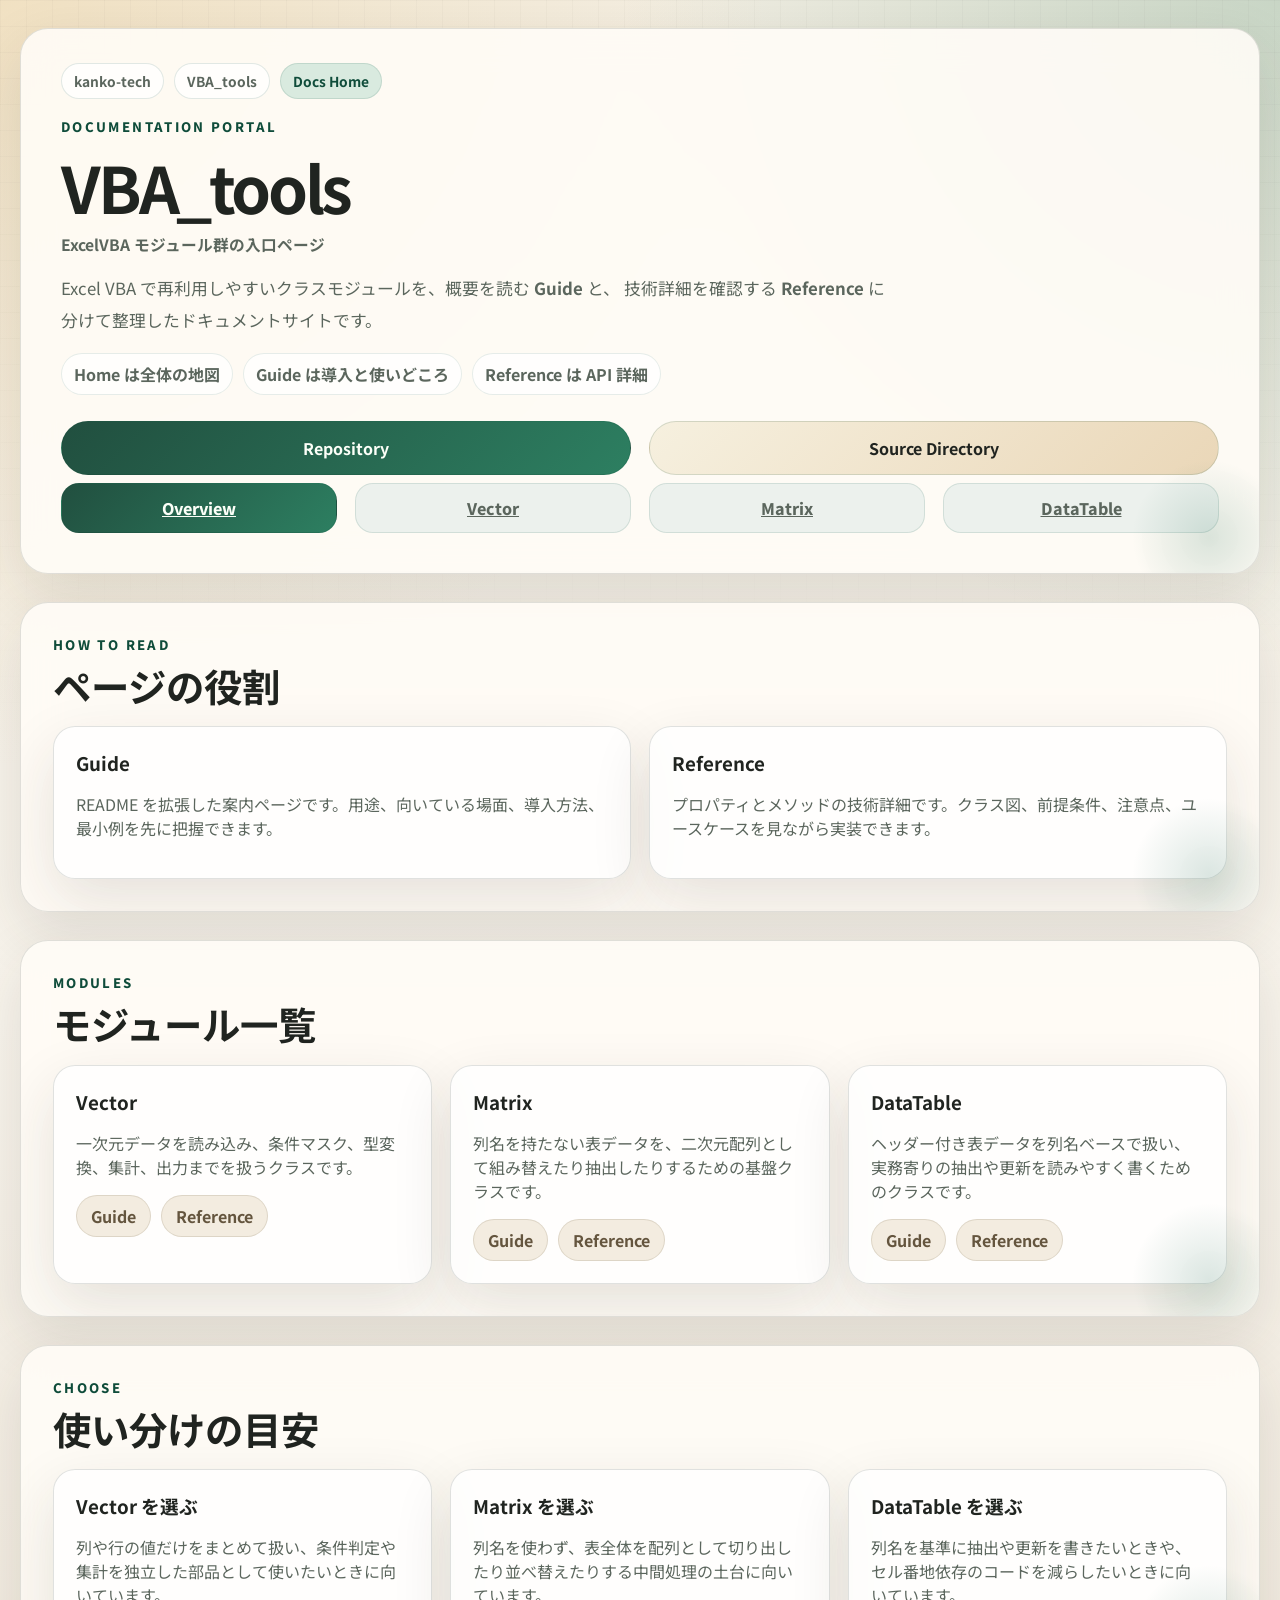
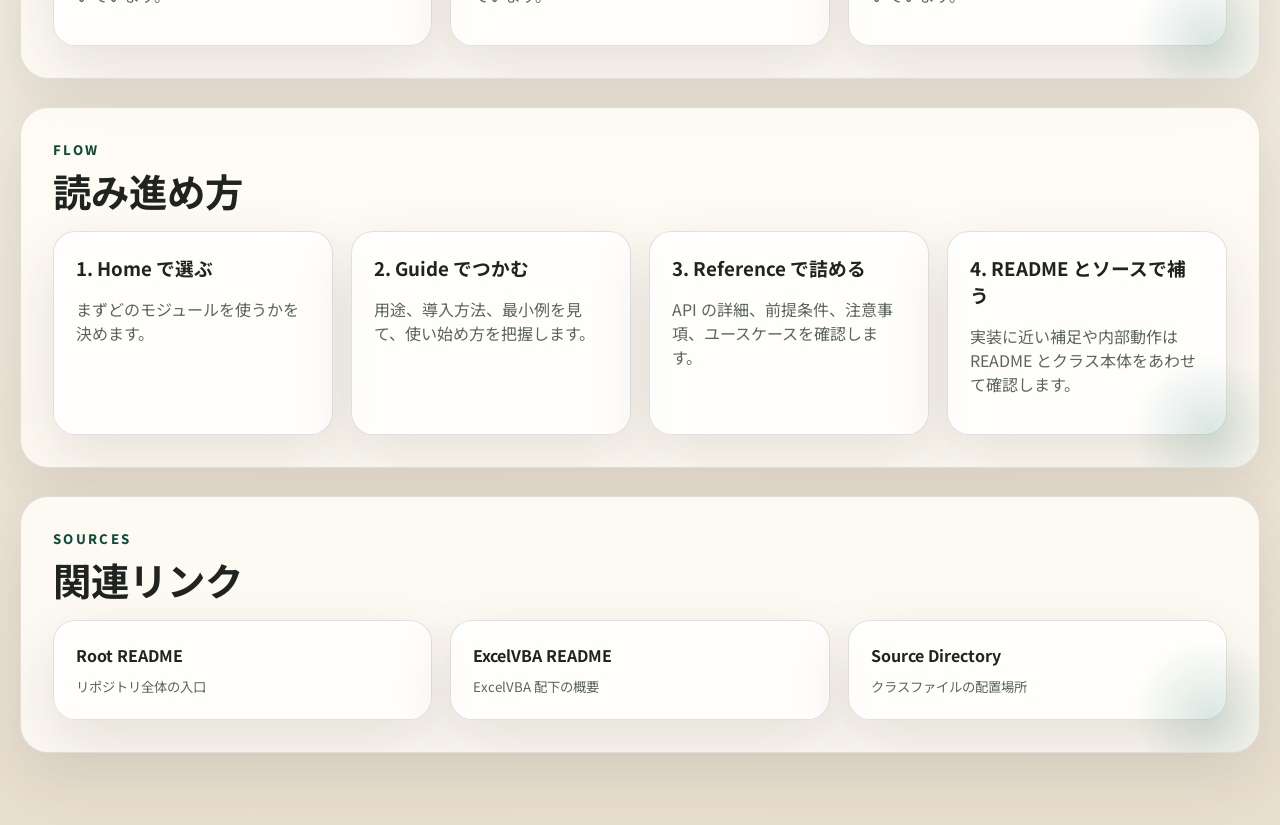
==== commit 51c79f80: "Improve docs hierarchy and API references" ====
--- a/docs/index.html
+++ b/docs/index.html
@@ -12,38 +12,51 @@
 <body>
   <div class="page-shell">
     <header class="hero">
-      <p class="eyebrow">GitHub Pages</p>
-      <h1>VBA_tools</h1>
+      <div class="position-strip" aria-label="Page position">
+        <span class="position-chip">kanko-tech</span>
+        <span class="position-chip">VBA_tools</span>
+        <span class="position-chip current">Docs Home</span>
+      </div>
+      <div class="hero-meta">
+        <p class="eyebrow">Documentation Portal</p>
+        <h1>VBA_tools</h1>
+        <p class="hero-subline">ExcelVBA モジュール群の入口ページ</p>
+      </div>
       <p class="lead">
-        Excel VBA で再利用しやすいクラスモジュールを、概要と技術詳細に分けて読めるドキュメントサイトです。
-        各モジュールは「Guide」と「Reference」の 2 ページ構成に分かれています。
+        Excel VBA で再利用しやすいクラスモジュールを、概要を読む <strong>Guide</strong> と、
+        技術詳細を確認する <strong>Reference</strong> に分けて整理したドキュメントサイトです。
       </p>
+      <div class="site-pill-row">
+        <span class="site-pill">Home は全体の地図</span>
+        <span class="site-pill">Guide は導入と使いどころ</span>
+        <span class="site-pill">Reference は API 詳細</span>
+      </div>
       <div class="hero-actions">
         <a href="https://github.com/kanko-tech/VBA_tools" target="_blank" rel="noreferrer">Repository</a>
         <a href="https://github.com/kanko-tech/VBA_tools/tree/main/src/ExcelVBA" target="_blank" rel="noreferrer">Source Directory</a>
       </div>
-      <nav class="page-nav" aria-label="Page navigation">
+      <nav class="page-nav" aria-label="Main navigation">
         <a href="index.html" class="current">Overview</a>
-        <a href="vector.html">Vector Guide</a>
-        <a href="matrix.html">Matrix Guide</a>
-        <a href="datatable.html">DataTable Guide</a>
+        <a href="vector.html">Vector</a>
+        <a href="matrix.html">Matrix</a>
+        <a href="datatable.html">DataTable</a>
       </nav>
     </header>
 
     <main class="doc-main">
       <section class="panel">
         <div class="section-heading">
-          <p class="eyebrow">Structure</p>
-          <h2>ドキュメントの見方</h2>
+          <p class="eyebrow">How To Read</p>
+          <h2>ページの役割</h2>
         </div>
         <div class="grid two">
           <article class="module-card">
             <h3>Guide</h3>
-            <p>README の内容を拡張したページです。用途、向いている場面、導入方法、最小例を整理してあります。</p>
+            <p>README を拡張した案内ページです。用途、向いている場面、導入方法、最小例を先に把握できます。</p>
           </article>
           <article class="module-card">
             <h3>Reference</h3>
-            <p>プロパティとメソッドの全解説ページです。シグネチャ、役割、注意点を確認しながら実装できます。</p>
+            <p>プロパティとメソッドの技術詳細です。クラス図、前提条件、注意点、ユースケースを見ながら実装できます。</p>
           </article>
         </div>
       </section>
@@ -56,7 +69,7 @@
         <div class="grid three">
           <article class="module-card">
             <h3>Vector</h3>
-            <p>1 列または 1 行の値を読み込み、条件マスク、型変換、集計に使うクラスです。</p>
+            <p>一次元データを読み込み、条件マスク、型変換、集計、出力までを扱うクラスです。</p>
             <div class="tab-switch">
               <a href="vector.html">Guide</a>
               <a href="vector-reference.html">Reference</a>
@@ -64,7 +77,7 @@
           </article>
           <article class="module-card">
             <h3>Matrix</h3>
-            <p>列名を持たない表データを 2 次元配列として扱うための基本クラスです。</p>
+            <p>列名を持たない表データを、二次元配列として組み替えたり抽出したりするための基盤クラスです。</p>
             <div class="tab-switch">
               <a href="matrix.html">Guide</a>
               <a href="matrix-reference.html">Reference</a>
@@ -72,7 +85,7 @@
           </article>
           <article class="module-card">
             <h3>DataTable</h3>
-            <p>ヘッダー付きの表データを列名ベースで扱うためのクラスです。</p>
+            <p>ヘッダー付き表データを列名ベースで扱い、実務寄りの抽出や更新を読みやすく書くためのクラスです。</p>
             <div class="tab-switch">
               <a href="datatable.html">Guide</a>
               <a href="datatable-reference.html">Reference</a>
@@ -88,41 +101,41 @@
         </div>
         <div class="grid three">
           <article class="doc-note">
-            <h3>Vector を選ぶ場面</h3>
-            <p>列や行の値だけをまとめて扱いたいとき。条件判定や集計を独立した部品として使いたいとき。</p>
+            <h3>Vector を選ぶ</h3>
+            <p>列や行の値だけをまとめて扱い、条件判定や集計を独立した部品として使いたいときに向いています。</p>
           </article>
           <article class="doc-note">
-            <h3>Matrix を選ぶ場面</h3>
-            <p>列名は不要で、表全体を配列として組み替えたいとき。中間処理の土台に向いています。</p>
+            <h3>Matrix を選ぶ</h3>
+            <p>列名を使わず、表全体を配列として切り出したり並べ替えたりする中間処理の土台に向いています。</p>
           </article>
           <article class="doc-note">
-            <h3>DataTable を選ぶ場面</h3>
-            <p>列名を基準に抽出や更新を書きたいとき。実務データを読みやすく保守したいときに向いています。</p>
+            <h3>DataTable を選ぶ</h3>
+            <p>列名を基準に抽出や更新を書きたいときや、セル番地依存のコードを減らしたいときに向いています。</p>
           </article>
         </div>
       </section>
 
       <section class="panel">
         <div class="section-heading">
-          <p class="eyebrow">Quick Start</p>
-          <h2>導入の流れ</h2>
+          <p class="eyebrow">Flow</p>
+          <h2>読み進め方</h2>
         </div>
         <div class="step-grid">
           <article class="step-card">
-            <h3>1. Overview を確認</h3>
-            <p>どのモジュールを使うべきかを先に確認します。</p>
+            <h3>1. Home で選ぶ</h3>
+            <p>まずどのモジュールを使うかを決めます。</p>
           </article>
           <article class="step-card">
-            <h3>2. Guide を読む</h3>
-            <p>用途、導入方法、最小例を確認して、使い始め方をつかみます。</p>
+            <h3>2. Guide でつかむ</h3>
+            <p>用途、導入方法、最小例を見て、使い始め方を把握します。</p>
           </article>
           <article class="step-card">
-            <h3>3. Reference を参照</h3>
-            <p>実装時に必要なプロパティやメソッドを詳細ページで確認します。</p>
+            <h3>3. Reference で詰める</h3>
+            <p>API の詳細、前提条件、注意事項、ユースケースを確認します。</p>
           </article>
           <article class="step-card">
-            <h3>4. README とソースも確認</h3>
-            <p>実装寄りの補足は各 README とクラス本体をあわせて見ます。</p>
+            <h3>4. README とソースで補う</h3>
+            <p>実装に近い補足や内部動作は README とクラス本体をあわせて確認します。</p>
           </article>
         </div>
       </section>
@@ -139,7 +152,7 @@
           </a>
           <a class="link-tile" href="https://github.com/kanko-tech/VBA_tools/blob/main/src/ExcelVBA/README.md" target="_blank" rel="noreferrer">
             <span>ExcelVBA README</span>
-            <small>モジュール一覧の概要</small>
+            <small>ExcelVBA 配下の概要</small>
           </a>
           <a class="link-tile" href="https://github.com/kanko-tech/VBA_tools/tree/main/src/ExcelVBA" target="_blank" rel="noreferrer">
             <span>Source Directory</span>
--- a/docs/styles.css
+++ b/docs/styles.css
@@ -68,15 +68,25 @@
   padding: 28px 0 72px;
 }
 
+.page-shell > .doc-main {
+  margin-top: 28px;
+}
+
+.docs-layout {
+  display: grid;
+  gap: 32px;
+}
+
 .hero,
 .panel,
 .sidebar-card,
-.api-card,
 .module-card,
 .link-tile,
 .directory-item,
 .doc-note,
-.step-card {
+.step-card,
+.class-box,
+.api-entry {
   background: var(--paper);
   border: 1px solid var(--line);
   box-shadow: var(--shadow);
@@ -103,7 +113,33 @@
 }
 
 .hero {
-  padding: 40px;
+  padding: 34px 40px 40px;
+}
+
+.position-strip {
+  display: flex;
+  flex-wrap: wrap;
+  gap: 10px;
+  margin-bottom: 18px;
+}
+
+.position-chip {
+  display: inline-flex;
+  align-items: center;
+  min-height: 34px;
+  padding: 7px 12px;
+  border-radius: 999px;
+  border: 1px solid rgba(15, 76, 58, 0.12);
+  background: rgba(255, 255, 255, 0.72);
+  color: var(--muted);
+  font-size: 0.86rem;
+  font-weight: 700;
+  text-decoration: none;
+}
+
+.position-chip.current {
+  background: var(--accent-soft);
+  color: var(--accent-strong);
 }
 
 .eyebrow {
@@ -115,11 +151,23 @@
   text-transform: uppercase;
 }
 
+.hero-meta {
+  display: grid;
+  gap: 10px;
+}
+
 .hero h1 {
-  margin: 10px 0 12px;
+  margin: 10px 0 6px;
   font-size: clamp(2.5rem, 5vw, 4.8rem);
   line-height: 0.95;
   letter-spacing: -0.05em;
+}
+
+.hero-subline {
+  margin: 0;
+  color: var(--muted);
+  font-size: 0.98rem;
+  font-weight: 700;
 }
 
 .lead,
@@ -129,13 +177,15 @@
 .doc-note p,
 .toc-empty,
 .step-card p,
-.api-card p,
-.api-list li {
+.api-lead,
+.link-tile small,
+.summary-item,
+.note-text {
   color: var(--muted);
 }
 
 .lead {
-  max-width: 820px;
+  max-width: 840px;
   font-size: 1.05rem;
   line-height: 1.9;
 }
@@ -146,7 +196,6 @@
 .links-grid,
 .directory-list,
 .step-grid,
-.api-grid,
 .info-pills {
   display: grid;
   gap: 18px;
@@ -154,15 +203,47 @@
 
 .hero-actions {
   grid-template-columns: repeat(auto-fit, minmax(190px, 1fr));
-  margin-top: 24px;
+  margin-top: 26px;
+}
+
+.detail-nav-stack {
+  display: grid;
+  gap: 14px;
+  margin-top: 26px;
+}
+
+.context-bar {
+  display: flex;
+  flex-wrap: wrap;
+  gap: 10px;
+}
+
+.context-link {
+  display: inline-flex;
+  align-items: center;
+  min-height: 40px;
+  padding: 8px 14px;
+  border-radius: 14px;
+  border: 1px solid rgba(15, 76, 58, 0.1);
+  background: rgba(255, 255, 255, 0.68);
+  color: var(--muted);
+  font-size: 0.94rem;
+  font-weight: 600;
+  text-decoration: none;
+}
+
+.context-link strong {
+  color: var(--ink);
 }
 
 .hero-actions a,
 .link-tile,
 .directory-item a,
 .tab-switch a,
+.context-link,
 .toc-toggle,
-.mobile-toc-close {
+.mobile-toc-close,
+.position-chip {
   text-decoration: none;
 }
 
@@ -172,7 +253,7 @@
   display: inline-flex;
   justify-content: center;
   align-items: center;
-  min-height: 50px;
+  min-height: 52px;
   padding: 14px 18px;
   border-radius: 999px;
   border: 1px solid rgba(15, 76, 58, 0.15);
@@ -190,27 +271,50 @@
 }
 
 .page-nav {
-  grid-template-columns: repeat(auto-fit, minmax(130px, 1fr));
-  margin-top: 18px;
-}
-
-.page-nav a,
+  grid-template-columns: repeat(auto-fit, minmax(140px, 1fr));
+  margin-top: 8px;
+}
+
+.page-nav a {
+  display: inline-flex;
+  justify-content: center;
+  align-items: center;
+  min-height: 48px;
+  padding: 12px 16px;
+  border-radius: 18px;
+  border: 1px solid rgba(15, 76, 58, 0.12);
+  background: rgba(233, 240, 236, 0.86);
+  color: var(--muted);
+  font-weight: 800;
+}
+
+.page-nav a.current {
+  background: linear-gradient(135deg, #214f3f, #2d7f61);
+  color: #fcfff8;
+}
+
+.tab-switch {
+  display: inline-flex;
+  flex-wrap: wrap;
+  gap: 10px;
+}
+
 .tab-switch a {
   display: inline-flex;
   justify-content: center;
   align-items: center;
-  min-height: 42px;
-  padding: 10px 14px;
+  min-height: 38px;
+  padding: 8px 14px;
   border-radius: 999px;
-  border: 1px solid rgba(15, 76, 58, 0.12);
-  background: rgba(255, 255, 255, 0.74);
+  border: 1px solid rgba(92, 77, 43, 0.14);
+  background: rgba(242, 234, 220, 0.88);
+  color: #64553e;
   font-weight: 700;
 }
 
-.page-nav a.current,
 .tab-switch a.current {
-  background: var(--accent-soft);
-  color: var(--accent-strong);
+  background: linear-gradient(135deg, #f3dfbd, #e8cc98);
+  color: #4a3414;
 }
 
 .panel {
@@ -228,7 +332,6 @@
 }
 
 .grid.two,
-.api-grid,
 .step-grid {
   grid-template-columns: repeat(auto-fit, minmax(260px, 1fr));
 }
@@ -241,9 +344,10 @@
 .module-card,
 .link-tile,
 .directory-item,
-.api-card,
 .doc-note,
-.step-card {
+.step-card,
+.summary-item,
+.class-box {
   position: relative;
   padding: 22px;
   border-radius: var(--radius-lg);
@@ -251,11 +355,22 @@
 }
 
 .module-card h3,
-.api-card h3,
 .directory-item h3,
 .doc-note h3,
-.step-card h3 {
+.step-card h3,
+.class-box h3 {
   margin: 0 0 10px;
+}
+
+.summary-list {
+  display: grid;
+  gap: 14px;
+}
+
+.summary-item strong {
+  display: block;
+  margin-bottom: 6px;
+  color: var(--ink);
 }
 
 .link-tile {
@@ -266,15 +381,6 @@
   display: block;
   margin-bottom: 6px;
   font-weight: 700;
-}
-
-.link-tile small {
-  color: var(--muted);
-}
-
-.feature-link {
-  border-width: 2px;
-  background: linear-gradient(135deg, rgba(245, 251, 247, 0.96), rgba(255, 250, 240, 0.96));
 }
 
 .directory-list {
@@ -300,11 +406,6 @@
   font-weight: 700;
 }
 
-.docs-layout {
-  display: grid;
-  gap: 24px;
-}
-
 .toc-toggle {
   display: none;
   width: fit-content;
@@ -322,12 +423,11 @@
 
 .doc-main {
   display: grid;
-  gap: 24px;
+  gap: 28px;
 }
 
 .doc-sidebar {
-  position: sticky;
-  top: 18px;
+  position: static;
 }
 
 .sidebar-card {
@@ -383,13 +483,6 @@
   font-size: 0.95rem;
 }
 
-.tab-switch {
-  display: flex;
-  flex-wrap: wrap;
-  gap: 10px;
-  margin-top: 18px;
-}
-
 .info-pills {
   grid-template-columns: repeat(auto-fit, minmax(160px, 1fr));
 }
@@ -401,47 +494,43 @@
   background: rgba(255, 255, 255, 0.72);
 }
 
-.info-pill strong,
-.api-meta strong {
+.info-pill strong {
   display: block;
   margin-bottom: 6px;
 }
 
-.api-card {
-  display: grid;
-  gap: 14px;
-}
-
-.api-card h3 {
-  font-size: 1.12rem;
-}
-
-.api-signature {
-  display: inline-block;
-  width: fit-content;
-  padding: 10px 12px;
-  border-radius: 14px;
-  background: #1d2b24;
-  color: #f5f8f4;
-  font-size: 0.88rem;
-  line-height: 1.6;
-}
-
-.api-meta {
-  display: grid;
-  gap: 10px;
-}
-
-.api-list,
-.plain-list,
-.module-card ul {
-  margin: 0;
-  padding-left: 20px;
-  line-height: 1.85;
-}
-
-.api-example,
-.code-block {
+.table-wrap {
+  overflow-x: auto;
+  border-radius: 18px;
+  border: 1px solid var(--line);
+  background: rgba(255, 255, 255, 0.72);
+}
+
+table {
+  width: 100%;
+  min-width: 560px;
+  border-collapse: collapse;
+}
+
+th,
+td {
+  padding: 12px 14px;
+  border-bottom: 1px solid var(--line);
+  text-align: left;
+  vertical-align: top;
+}
+
+th {
+  background: rgba(217, 234, 223, 0.72);
+  color: var(--accent-strong);
+}
+
+tbody tr:last-child td {
+  border-bottom: 0;
+}
+
+.code-block,
+.api-mini-code {
   overflow-x: auto;
   margin: 0;
   padding: 18px;
@@ -451,67 +540,186 @@
   border: 1px solid rgba(255, 255, 255, 0.08);
 }
 
-.api-example code,
-.code-block code {
+.code-block code,
+.api-mini-code code {
   background: transparent;
   color: inherit;
   padding: 0;
 }
 
-.table-wrap {
-  overflow-x: auto;
+.reference-intro {
+  display: grid;
+  gap: 18px;
+}
+
+.class-diagram {
+  display: grid;
+  gap: 16px;
+}
+
+.class-box h3 {
+  font-size: 1.15rem;
+}
+
+.class-stereo {
+  display: inline-flex;
+  padding: 5px 10px;
+  border-radius: 999px;
+  background: rgba(31, 106, 82, 0.12);
+  color: var(--accent-strong);
+  font-size: 0.8rem;
+  font-weight: 800;
+}
+
+.member-list {
+  margin: 12px 0 0;
+  padding-left: 18px;
+  color: var(--muted);
+  line-height: 1.8;
+}
+
+.class-rel {
+  padding: 14px 18px;
+  border-radius: 16px;
+  border: 1px dashed rgba(31, 106, 82, 0.25);
+  background: rgba(233, 240, 236, 0.56);
+  color: var(--muted);
+  font-weight: 700;
+}
+
+.api-directory {
+  display: grid;
+  gap: 12px;
+}
+
+.api-entry {
+  overflow: hidden;
   border-radius: 18px;
-  border: 1px solid var(--line);
-  background: rgba(255, 255, 255, 0.72);
-}
-
-table {
-  width: 100%;
-  min-width: 560px;
-  border-collapse: collapse;
-}
-
-th,
-td {
-  padding: 12px 14px;
+  background: var(--panel);
+}
+
+.api-entry summary {
+  display: grid;
+  grid-template-columns: minmax(0, 1fr) auto;
+  gap: 16px;
+  align-items: center;
+  padding: 16px 18px;
+  cursor: pointer;
+  list-style: none;
+}
+
+.api-entry summary::-webkit-details-marker {
+  display: none;
+}
+
+.api-entry[open] summary {
   border-bottom: 1px solid var(--line);
-  text-align: left;
-  vertical-align: top;
-}
-
-th {
-  background: rgba(217, 234, 223, 0.72);
+  background: rgba(255, 255, 255, 0.68);
+}
+
+.api-entry-main {
+  display: grid;
+  gap: 6px;
+}
+
+.api-kicker {
+  display: inline-flex;
+  width: fit-content;
+  padding: 4px 10px;
+  border-radius: 999px;
+  background: rgba(15, 76, 58, 0.1);
   color: var(--accent-strong);
-}
-
-tbody tr:last-child td {
-  border-bottom: 0;
-}
-
-.summary-list {
-  display: grid;
-  gap: 14px;
-}
-
-.summary-item {
-  padding: 16px 18px;
-  border-radius: 18px;
-  border: 1px solid var(--line);
-  background: rgba(255, 255, 255, 0.7);
-}
-
-.summary-item strong {
-  display: block;
-  margin-bottom: 6px;
+  font-size: 0.78rem;
+  font-weight: 800;
+  letter-spacing: 0.04em;
+  text-transform: uppercase;
+}
+
+.api-name-row {
+  display: flex;
+  flex-wrap: wrap;
+  gap: 10px;
+  align-items: center;
+}
+
+.api-name-row strong {
+  font-size: 1.02rem;
+}
+
+.api-signature {
+  display: inline-block;
+  width: fit-content;
+  padding: 8px 12px;
+  border-radius: 14px;
+  background: #1d2b24;
+  color: #f5f8f4;
+  font-size: 0.84rem;
+  line-height: 1.6;
+}
+
+.api-summary-copy {
+  color: var(--muted);
+  font-size: 0.94rem;
+  font-weight: 700;
+}
+
+.api-body {
+  display: grid;
+  gap: 16px;
+  padding: 18px;
+}
+
+.api-body p {
+  margin: 0;
+}
+
+.api-spec-table {
+  min-width: 0;
+}
+
+.api-spec-table th {
+  width: 120px;
+  min-width: 120px;
+  background: rgba(243, 236, 220, 0.82);
+  color: #5f4e32;
+}
+
+.api-spec-table td {
+  color: var(--muted);
+}
+
+.api-spec-table code {
+  white-space: nowrap;
+}
+
+.site-pill-row {
+  display: flex;
+  flex-wrap: wrap;
+  gap: 10px;
+  margin-top: 16px;
+}
+
+.site-pill {
+  display: inline-flex;
+  align-items: center;
+  min-height: 36px;
+  padding: 8px 12px;
+  border-radius: 999px;
+  background: rgba(255, 255, 255, 0.76);
+  border: 1px solid rgba(15, 76, 58, 0.1);
+  color: var(--muted);
+  font-weight: 700;
 }
 
 .hero-actions a:hover,
 .page-nav a:hover,
 .tab-switch a:hover,
+.context-link:hover,
 .directory-item a:hover,
 .link-tile:hover,
 .toc-toggle:hover,
-.mobile-toc-close:hover {
+.mobile-toc-close:hover,
+.position-chip:hover {
   transform: translateY(-1px);
 }
 
@@ -574,6 +782,13 @@
     grid-template-columns: repeat(2, minmax(0, 1fr));
   }
 
+  .context-bar,
+  .tab-switch,
+  .position-strip {
+    display: grid;
+    grid-template-columns: 1fr;
+  }
+
   .directory-item {
     flex-direction: column;
     align-items: flex-start;
@@ -583,6 +798,14 @@
     width: 100%;
   }
 
+  .api-entry summary {
+    grid-template-columns: 1fr;
+  }
+
+  .api-summary-copy {
+    font-size: 0.9rem;
+  }
+
   table {
     min-width: 520px;
   }
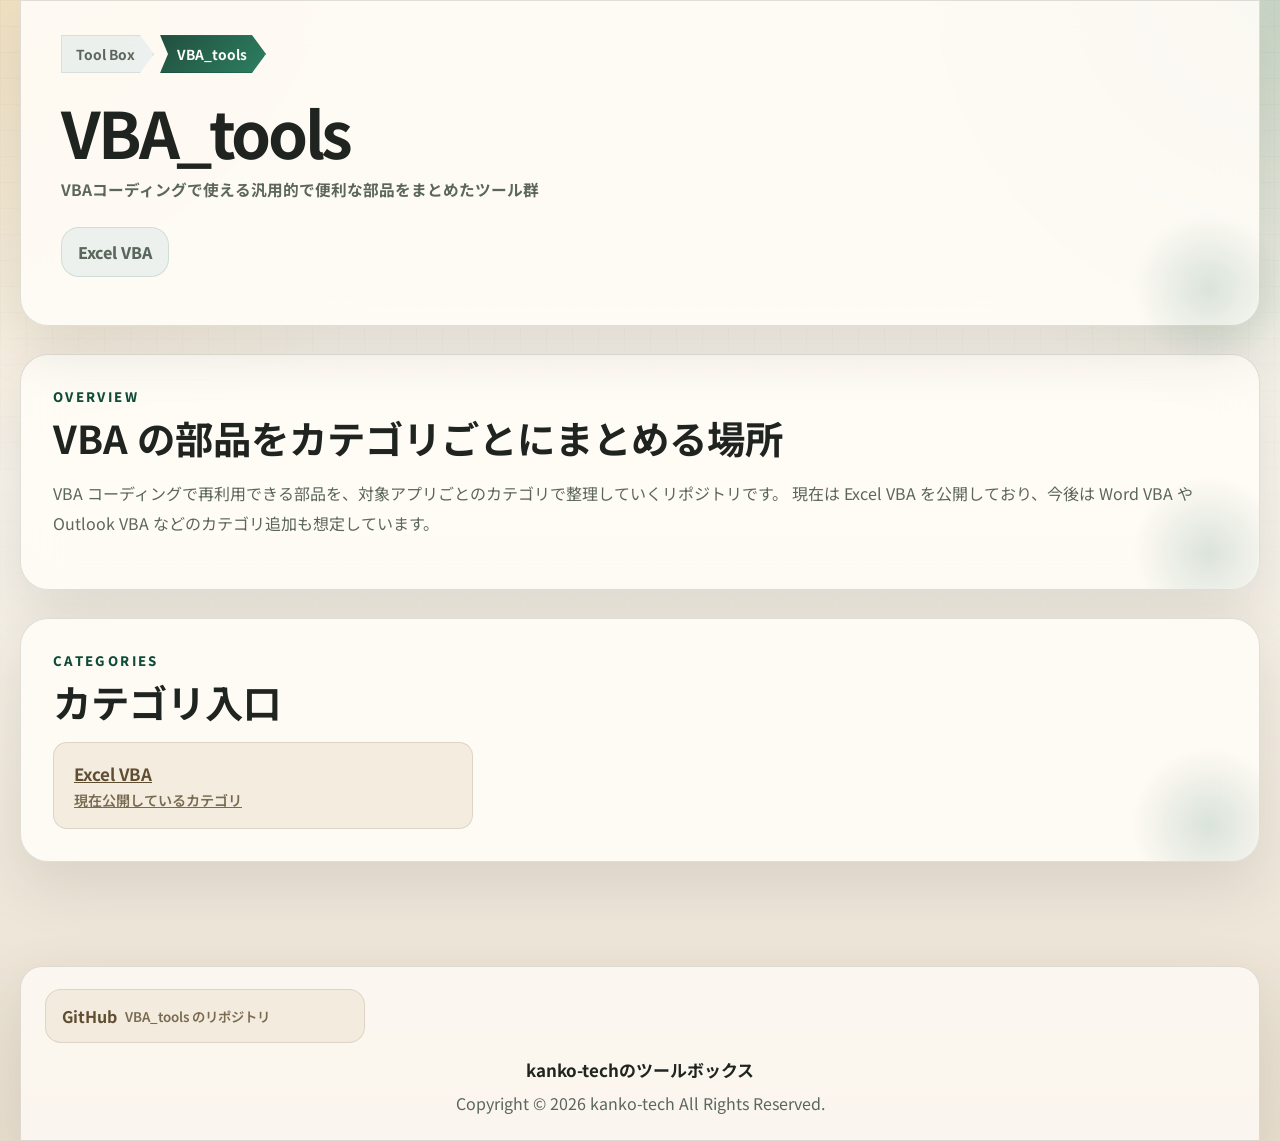
==== commit f319775e: "Refine docs structure and mobile navigation" ====
--- a/docs/index.html
+++ b/docs/index.html
@@ -1,166 +1,71 @@
-<!DOCTYPE html>
+﻿<!DOCTYPE html>
 <html lang="ja">
 <head>
   <meta charset="utf-8">
   <meta name="viewport" content="width=device-width, initial-scale=1">
-  <title>VBA_tools Documentation</title>
+  <title>VBA_tools | Tool Box</title>
   <link rel="preconnect" href="https://fonts.googleapis.com">
   <link rel="preconnect" href="https://fonts.gstatic.com" crossorigin>
   <link href="https://fonts.googleapis.com/css2?family=Noto+Sans+JP:wght@400;500;700;800&family=Roboto+Mono:wght@400;500&display=swap" rel="stylesheet">
   <link rel="stylesheet" href="styles.css">
+  <script src="page.js" defer></script>
 </head>
 <body>
   <div class="page-shell">
     <header class="hero">
       <div class="position-strip" aria-label="Page position">
-        <span class="position-chip">kanko-tech</span>
-        <span class="position-chip">VBA_tools</span>
-        <span class="position-chip current">Docs Home</span>
+        <span class="position-chip">Tool Box</span>
+        <span class="position-chip current">VBA_tools</span>
       </div>
       <div class="hero-meta">
-        <p class="eyebrow">Documentation Portal</p>
         <h1>VBA_tools</h1>
-        <p class="hero-subline">ExcelVBA モジュール群の入口ページ</p>
+        <p class="hero-subline">VBAコーディングで使える汎用的で便利な部品をまとめたツール群</p>
       </div>
-      <p class="lead">
-        Excel VBA で再利用しやすいクラスモジュールを、概要を読む <strong>Guide</strong> と、
-        技術詳細を確認する <strong>Reference</strong> に分けて整理したドキュメントサイトです。
-      </p>
-      <div class="site-pill-row">
-        <span class="site-pill">Home は全体の地図</span>
-        <span class="site-pill">Guide は導入と使いどころ</span>
-        <span class="site-pill">Reference は API 詳細</span>
-      </div>
-      <div class="hero-actions">
-        <a href="https://github.com/kanko-tech/VBA_tools" target="_blank" rel="noreferrer">Repository</a>
-        <a href="https://github.com/kanko-tech/VBA_tools/tree/main/src/ExcelVBA" target="_blank" rel="noreferrer">Source Directory</a>
-      </div>
-      <nav class="page-nav" aria-label="Main navigation">
-        <a href="index.html" class="current">Overview</a>
-        <a href="vector.html">Vector</a>
-        <a href="matrix.html">Matrix</a>
-        <a href="datatable.html">DataTable</a>
+      <nav class="global-nav" aria-label="Global site navigation">
+        <ul class="global-nav-list">
+          <li class="global-nav-item">
+            <a class="global-nav-link" href="excelvba.html">Excel VBA</a>
+          </li>
+        </ul>
       </nav>
     </header>
 
     <main class="doc-main">
       <section class="panel">
         <div class="section-heading">
-          <p class="eyebrow">How To Read</p>
-          <h2>ページの役割</h2>
+          <p class="eyebrow">Overview</p>
+          <h2>VBA の部品をカテゴリごとにまとめる場所</h2>
         </div>
-        <div class="grid two">
-          <article class="module-card">
-            <h3>Guide</h3>
-            <p>README を拡張した案内ページです。用途、向いている場面、導入方法、最小例を先に把握できます。</p>
-          </article>
-          <article class="module-card">
-            <h3>Reference</h3>
-            <p>プロパティとメソッドの技術詳細です。クラス図、前提条件、注意点、ユースケースを見ながら実装できます。</p>
-          </article>
-        </div>
+        <p class="section-intro">
+          VBA コーディングで再利用できる部品を、対象アプリごとのカテゴリで整理していくリポジトリです。
+          現在は Excel VBA を公開しており、今後は Word VBA や Outlook VBA などのカテゴリ追加も想定しています。
+        </p>
       </section>
 
       <section class="panel">
         <div class="section-heading">
-          <p class="eyebrow">Modules</p>
-          <h2>モジュール一覧</h2>
+          <p class="eyebrow">Categories</p>
+          <h2>カテゴリ入口</h2>
         </div>
-        <div class="grid three">
-          <article class="module-card">
-            <h3>Vector</h3>
-            <p>一次元データを読み込み、条件マスク、型変換、集計、出力までを扱うクラスです。</p>
-            <div class="tab-switch">
-              <a href="vector.html">Guide</a>
-              <a href="vector-reference.html">Reference</a>
-            </div>
-          </article>
-          <article class="module-card">
-            <h3>Matrix</h3>
-            <p>列名を持たない表データを、二次元配列として組み替えたり抽出したりするための基盤クラスです。</p>
-            <div class="tab-switch">
-              <a href="matrix.html">Guide</a>
-              <a href="matrix-reference.html">Reference</a>
-            </div>
-          </article>
-          <article class="module-card">
-            <h3>DataTable</h3>
-            <p>ヘッダー付き表データを列名ベースで扱い、実務寄りの抽出や更新を読みやすく書くためのクラスです。</p>
-            <div class="tab-switch">
-              <a href="datatable.html">Guide</a>
-              <a href="datatable-reference.html">Reference</a>
-            </div>
-          </article>
-        </div>
-      </section>
-
-      <section class="panel">
-        <div class="section-heading">
-          <p class="eyebrow">Choose</p>
-          <h2>使い分けの目安</h2>
-        </div>
-        <div class="grid three">
-          <article class="doc-note">
-            <h3>Vector を選ぶ</h3>
-            <p>列や行の値だけをまとめて扱い、条件判定や集計を独立した部品として使いたいときに向いています。</p>
-          </article>
-          <article class="doc-note">
-            <h3>Matrix を選ぶ</h3>
-            <p>列名を使わず、表全体を配列として切り出したり並べ替えたりする中間処理の土台に向いています。</p>
-          </article>
-          <article class="doc-note">
-            <h3>DataTable を選ぶ</h3>
-            <p>列名を基準に抽出や更新を書きたいときや、セル番地依存のコードを減らしたいときに向いています。</p>
-          </article>
-        </div>
-      </section>
-
-      <section class="panel">
-        <div class="section-heading">
-          <p class="eyebrow">Flow</p>
-          <h2>読み進め方</h2>
-        </div>
-        <div class="step-grid">
-          <article class="step-card">
-            <h3>1. Home で選ぶ</h3>
-            <p>まずどのモジュールを使うかを決めます。</p>
-          </article>
-          <article class="step-card">
-            <h3>2. Guide でつかむ</h3>
-            <p>用途、導入方法、最小例を見て、使い始め方を把握します。</p>
-          </article>
-          <article class="step-card">
-            <h3>3. Reference で詰める</h3>
-            <p>API の詳細、前提条件、注意事項、ユースケースを確認します。</p>
-          </article>
-          <article class="step-card">
-            <h3>4. README とソースで補う</h3>
-            <p>実装に近い補足や内部動作は README とクラス本体をあわせて確認します。</p>
-          </article>
-        </div>
-      </section>
-
-      <section class="panel">
-        <div class="section-heading">
-          <p class="eyebrow">Sources</p>
-          <h2>関連リンク</h2>
-        </div>
-        <div class="links-grid">
-          <a class="link-tile" href="https://github.com/kanko-tech/VBA_tools/blob/main/README.md" target="_blank" rel="noreferrer">
-            <span>Root README</span>
-            <small>リポジトリ全体の入口</small>
-          </a>
-          <a class="link-tile" href="https://github.com/kanko-tech/VBA_tools/blob/main/src/ExcelVBA/README.md" target="_blank" rel="noreferrer">
-            <span>ExcelVBA README</span>
-            <small>ExcelVBA 配下の概要</small>
-          </a>
-          <a class="link-tile" href="https://github.com/kanko-tech/VBA_tools/tree/main/src/ExcelVBA" target="_blank" rel="noreferrer">
-            <span>Source Directory</span>
-            <small>クラスファイルの配置場所</small>
-          </a>
+        <div class="directory-stack category-stack">
+          <a href="excelvba.html">Excel VBA<small>現在公開しているカテゴリ</small></a>
         </div>
       </section>
     </main>
+
   </div>
+  <footer class="site-footer">
+    <div class="footer-link-block">
+      <div class="inline-link-list">
+        <a href="https://github.com/kanko-tech/VBA_tools" target="_blank" rel="noreferrer">GitHub<small>VBA_tools のリポジトリ</small></a>
+      </div>
+    </div>
+    <p class="footer-title"><strong>kanko-techのツールボックス</strong></p>
+    <p>Copyright &copy; 2026 kanko-tech All Rights Reserved.</p>
+  </footer>
 </body>
 </html>
+
+
+
+
--- a/docs/styles.css
+++ b/docs/styles.css
@@ -65,7 +65,7 @@
 .page-shell {
   width: min(1240px, calc(100% - 32px));
   margin: 0 auto;
-  padding: 28px 0 72px;
+  padding: 0 0 72px;
 }
 
 .page-shell > .doc-main {
@@ -80,13 +80,7 @@
 .hero,
 .panel,
 .sidebar-card,
-.module-card,
-.link-tile,
-.directory-item,
-.doc-note,
-.step-card,
-.class-box,
-.api-entry {
+.module-card {
   background: var(--paper);
   border: 1px solid var(--line);
   box-shadow: var(--shadow);
@@ -96,9 +90,13 @@
 .panel,
 .sidebar-card {
   position: relative;
-  overflow: hidden;
   border-radius: var(--radius-xl);
   backdrop-filter: blur(18px);
+}
+
+.panel,
+.sidebar-card {
+  overflow: hidden;
 }
 
 .hero::after,
@@ -114,32 +112,74 @@
 
 .hero {
   padding: 34px 40px 40px;
+  overflow: visible;
+  z-index: 5;
+  border-radius: 0 0 var(--radius-xl) var(--radius-xl);
 }
 
 .position-strip {
   display: flex;
   flex-wrap: wrap;
-  gap: 10px;
+  gap: 12px 6px;
   margin-bottom: 18px;
 }
 
 .position-chip {
+  position: relative;
   display: inline-flex;
   align-items: center;
-  min-height: 34px;
-  padding: 7px 12px;
-  border-radius: 999px;
+  min-height: 38px;
+  padding: 8px 18px 8px 16px;
   border: 1px solid rgba(15, 76, 58, 0.12);
-  background: rgba(255, 255, 255, 0.72);
+  background: rgba(255, 255, 255, 0.76);
   color: var(--muted);
   font-size: 0.86rem;
   font-weight: 700;
   text-decoration: none;
+  overflow: hidden;
+  filter:
+    drop-shadow(0 1px 0 rgba(15, 76, 58, 0.14))
+    drop-shadow(0 -1px 0 rgba(15, 76, 58, 0.14))
+    drop-shadow(1px 0 0 rgba(15, 76, 58, 0.18));
+  clip-path: polygon(0 0, calc(100% - 14px) 0, 100% 50%, calc(100% - 14px) 100%, 0 100%, 8px 50%);
+}
+
+.position-chip::after {
+  content: "";
+  position: absolute;
+  top: 0;
+  right: 0;
+  width: 15px;
+  height: 100%;
+  border-top: 1px solid rgba(15, 76, 58, 0.12);
+  border-right: 1px solid rgba(15, 76, 58, 0.12);
+  border-bottom: 1px solid rgba(15, 76, 58, 0.12);
+  clip-path: polygon(0 0, 100% 50%, 0 100%);
+  pointer-events: none;
+}
+
+.position-chip:first-child {
+  clip-path: polygon(0 0, calc(100% - 14px) 0, 100% 50%, calc(100% - 14px) 100%, 0 100%);
+  padding-left: 14px;
+}
+
+.position-chip:first-child::after {
+  width: 14px;
 }
 
 .position-chip.current {
-  background: var(--accent-soft);
-  color: var(--accent-strong);
+  background: linear-gradient(135deg, #214f3f, #2d7f61);
+  color: #fcfff8;
+  filter:
+    drop-shadow(0 1px 0 rgba(252, 255, 248, 0.16))
+    drop-shadow(0 -1px 0 rgba(252, 255, 248, 0.16))
+    drop-shadow(1px 0 0 rgba(252, 255, 248, 0.2));
+}
+
+.position-chip.current::after {
+  border-top-color: rgba(252, 255, 248, 0.22);
+  border-right-color: rgba(252, 255, 248, 0.22);
+  border-bottom-color: rgba(252, 255, 248, 0.22);
 }
 
 .eyebrow {
@@ -170,84 +210,63 @@
   font-weight: 700;
 }
 
-.lead,
-.card-copy,
 .module-card p,
-.directory-item p,
-.doc-note p,
-.toc-empty,
-.step-card p,
-.api-lead,
-.link-tile small,
-.summary-item,
-.note-text {
-  color: var(--muted);
-}
-
-.lead {
-  max-width: 840px;
-  font-size: 1.05rem;
-  line-height: 1.9;
-}
-
-.hero-actions,
-.page-nav,
+.toc-empty {
+  color: var(--muted);
+}
+
 .grid,
-.links-grid,
-.directory-list,
-.step-grid,
 .info-pills {
   display: grid;
   gap: 18px;
 }
 
-.hero-actions {
-  grid-template-columns: repeat(auto-fit, minmax(190px, 1fr));
+.global-nav {
   margin-top: 26px;
-}
-
-.detail-nav-stack {
-  display: grid;
-  gap: 14px;
-  margin-top: 26px;
-}
-
-.context-bar {
+  position: relative;
+  z-index: 20;
+}
+
+.global-nav-list {
   display: flex;
   flex-wrap: wrap;
-  gap: 10px;
-}
-
-.context-link {
+  gap: 12px;
+  margin: 0;
+  padding: 0;
+  list-style: none;
+}
+
+.global-nav-item {
+  position: relative;
+  padding-bottom: 8px;
+}
+
+.global-nav-link {
+  text-decoration: none;
+}
+
+.global-nav-link {
   display: inline-flex;
   align-items: center;
-  min-height: 40px;
-  padding: 8px 14px;
-  border-radius: 14px;
-  border: 1px solid rgba(15, 76, 58, 0.1);
-  background: rgba(255, 255, 255, 0.68);
-  color: var(--muted);
-  font-size: 0.94rem;
-  font-weight: 600;
-  text-decoration: none;
-}
-
-.context-link strong {
-  color: var(--ink);
-}
-
-.hero-actions a,
-.link-tile,
-.directory-item a,
-.tab-switch a,
-.context-link,
+  min-height: 48px;
+  padding: 12px 16px;
+  border-radius: 18px;
+  border: 1px solid rgba(15, 76, 58, 0.12);
+  background: rgba(233, 240, 236, 0.86);
+  color: var(--muted);
+  font-weight: 800;
+}
+
+.global-nav-link.current {
+  background: linear-gradient(135deg, #214f3f, #2d7f61);
+  color: #fcfff8;
+}
 .toc-toggle,
 .mobile-toc-close,
 .position-chip {
   text-decoration: none;
 }
 
-.hero-actions a,
 .toc-toggle,
 .mobile-toc-close {
   display: inline-flex;
@@ -260,63 +279,6 @@
   font-weight: 700;
 }
 
-.hero-actions a {
-  background: linear-gradient(135deg, #214f3f, #2d7f61);
-  color: #fcfff8;
-}
-
-.hero-actions a:last-child {
-  background: linear-gradient(135deg, #f6f0df, #ead7b8);
-  color: var(--ink);
-}
-
-.page-nav {
-  grid-template-columns: repeat(auto-fit, minmax(140px, 1fr));
-  margin-top: 8px;
-}
-
-.page-nav a {
-  display: inline-flex;
-  justify-content: center;
-  align-items: center;
-  min-height: 48px;
-  padding: 12px 16px;
-  border-radius: 18px;
-  border: 1px solid rgba(15, 76, 58, 0.12);
-  background: rgba(233, 240, 236, 0.86);
-  color: var(--muted);
-  font-weight: 800;
-}
-
-.page-nav a.current {
-  background: linear-gradient(135deg, #214f3f, #2d7f61);
-  color: #fcfff8;
-}
-
-.tab-switch {
-  display: inline-flex;
-  flex-wrap: wrap;
-  gap: 10px;
-}
-
-.tab-switch a {
-  display: inline-flex;
-  justify-content: center;
-  align-items: center;
-  min-height: 38px;
-  padding: 8px 14px;
-  border-radius: 999px;
-  border: 1px solid rgba(92, 77, 43, 0.14);
-  background: rgba(242, 234, 220, 0.88);
-  color: #64553e;
-  font-weight: 700;
-}
-
-.tab-switch a.current {
-  background: linear-gradient(135deg, #f3dfbd, #e8cc98);
-  color: #4a3414;
-}
-
 .panel {
   padding: 32px;
 }
@@ -331,79 +293,19 @@
   line-height: 1.1;
 }
 
-.grid.two,
-.step-grid {
-  grid-template-columns: repeat(auto-fit, minmax(260px, 1fr));
-}
-
-.grid.three,
-.links-grid {
-  grid-template-columns: repeat(auto-fit, minmax(220px, 1fr));
-}
-
-.module-card,
-.link-tile,
-.directory-item,
-.doc-note,
-.step-card,
-.summary-item,
-.class-box {
+.grid.three {
+  grid-template-columns: 1fr;
+}
+
+.module-card {
   position: relative;
   padding: 22px;
   border-radius: var(--radius-lg);
   background: var(--panel);
 }
 
-.module-card h3,
-.directory-item h3,
-.doc-note h3,
-.step-card h3,
-.class-box h3 {
+.module-card h3 {
   margin: 0 0 10px;
-}
-
-.summary-list {
-  display: grid;
-  gap: 14px;
-}
-
-.summary-item strong {
-  display: block;
-  margin-bottom: 6px;
-  color: var(--ink);
-}
-
-.link-tile {
-  display: block;
-}
-
-.link-tile span {
-  display: block;
-  margin-bottom: 6px;
-  font-weight: 700;
-}
-
-.directory-list {
-  grid-template-columns: 1fr;
-}
-
-.directory-item {
-  display: flex;
-  justify-content: space-between;
-  align-items: center;
-  gap: 18px;
-}
-
-.directory-item a {
-  display: inline-flex;
-  justify-content: center;
-  align-items: center;
-  min-width: 94px;
-  padding: 10px 16px;
-  border-radius: 999px;
-  background: var(--accent-soft);
-  color: var(--accent-strong);
-  font-weight: 700;
 }
 
 .toc-toggle {
@@ -451,6 +353,62 @@
   color: #fcfff8;
 }
 
+.scroll-top-button {
+  position: fixed;
+  right: 24px;
+  bottom: 96px;
+  display: inline-flex;
+  align-items: center;
+  justify-content: center;
+  min-width: 60px;
+  min-height: 60px;
+  padding: 0 16px;
+  border: 1px solid rgba(15, 76, 58, 0.18);
+  border-radius: 999px;
+  background: linear-gradient(135deg, rgba(33, 79, 63, 0.96), rgba(45, 127, 97, 0.94));
+  color: #fcfff8;
+  font-family: "Roboto Mono", monospace;
+  font-size: 0.9rem;
+  font-weight: 500;
+  letter-spacing: 0.04em;
+  box-shadow: 0 18px 36px rgba(26, 47, 39, 0.22);
+  opacity: 0;
+  transform: translateY(14px);
+  pointer-events: none;
+  transition: opacity 180ms ease, transform 180ms ease, background 180ms ease;
+  z-index: 32;
+  cursor: pointer;
+}
+
+.toc-fab-button {
+  position: fixed;
+  right: 24px;
+  bottom: 24px;
+  display: none;
+  align-items: center;
+  justify-content: center;
+  min-width: 60px;
+  min-height: 60px;
+  padding: 0 16px;
+  border: 1px solid rgba(15, 76, 58, 0.18);
+  border-radius: 999px;
+  background: linear-gradient(135deg, rgba(33, 79, 63, 0.96), rgba(45, 127, 97, 0.94));
+  color: #fcfff8;
+  font-family: "Roboto Mono", monospace;
+  font-size: 0.85rem;
+  font-weight: 700;
+  letter-spacing: 0.04em;
+  box-shadow: 0 18px 36px rgba(26, 47, 39, 0.22);
+  z-index: 32;
+  cursor: pointer;
+}
+
+.scroll-top-button.is-visible {
+  opacity: 1;
+  transform: translateY(0);
+  pointer-events: auto;
+}
+
 .toc-list {
   margin: 0;
   padding: 0;
@@ -484,7 +442,7 @@
 }
 
 .info-pills {
-  grid-template-columns: repeat(auto-fit, minmax(160px, 1fr));
+  grid-template-columns: 1fr;
 }
 
 .info-pill {
@@ -529,8 +487,7 @@
   border-bottom: 0;
 }
 
-.code-block,
-.api-mini-code {
+.code-block {
   overflow-x: auto;
   margin: 0;
   padding: 18px;
@@ -540,183 +497,386 @@
   border: 1px solid rgba(255, 255, 255, 0.08);
 }
 
-.code-block code,
-.api-mini-code code {
+.code-block code {
   background: transparent;
   color: inherit;
   padding: 0;
 }
 
-.reference-intro {
+.module-card code {
+  white-space: normal;
+  overflow-wrap: anywhere;
+  word-break: break-word;
+}
+
+.note-grid {
   display: grid;
   gap: 18px;
-}
-
-.class-diagram {
+  grid-template-columns: repeat(auto-fit, minmax(220px, 1fr));
+}
+
+.checklist {
+  margin: 0;
+  padding-left: 18px;
+  line-height: 1.8;
+}
+
+.note-card {
+  position: relative;
+  padding: 22px;
+  border-radius: var(--radius-lg);
+  border: 1px solid var(--line);
+  background: rgba(255, 255, 255, 0.78);
+}
+
+.note-card h3 {
+  margin: 0 0 10px;
+}
+
+.note-card p,
+.checklist li {
+  color: var(--muted);
+}
+
+.note-card strong {
+  color: var(--ink);
+}
+
+.metric-strip {
   display: grid;
-  gap: 16px;
-}
-
-.class-box h3 {
-  font-size: 1.15rem;
-}
-
-.class-stereo {
+  grid-template-columns: repeat(auto-fit, minmax(160px, 1fr));
+  gap: 14px;
+}
+
+.metric-card {
+  padding: 18px 20px;
+  border-radius: 18px;
+  background: rgba(255, 255, 255, 0.76);
+  border: 1px solid rgba(15, 76, 58, 0.12);
+}
+
+.metric-card strong {
+  display: block;
+  margin-bottom: 6px;
+  font-size: 1.2rem;
+}
+
+.metric-card span {
+  color: var(--muted);
+  font-size: 0.95rem;
+}
+
+.inline-link-list a {
+  text-decoration: none;
+}
+
+.directory-stack {
+  display: grid;
+  gap: 10px;
+}
+
+.download-inline {
+  margin-bottom: 18px;
+}
+
+.download-inline a {
   display: inline-flex;
-  padding: 5px 10px;
+  align-items: center;
+  gap: 10px;
+  min-height: 44px;
+  padding: 10px 16px;
   border-radius: 999px;
-  background: rgba(31, 106, 82, 0.12);
+  border: 1px solid rgba(15, 76, 58, 0.14);
+  background: rgba(233, 240, 236, 0.92);
   color: var(--accent-strong);
-  font-size: 0.8rem;
   font-weight: 800;
-}
-
-.member-list {
-  margin: 12px 0 0;
-  padding-left: 18px;
-  color: var(--muted);
-  line-height: 1.8;
-}
-
-.class-rel {
-  padding: 14px 18px;
+  text-decoration: none;
+}
+
+.download-inline a small {
+  display: inline;
+  margin: 0;
+  color: inherit;
+  opacity: 0.82;
+  font-weight: 600;
+}
+
+.category-stack {
+  max-width: 420px;
+}
+
+.directory-stack a {
+  display: block;
+  padding: 12px 14px;
+  border-radius: 14px;
+  border: 1px solid rgba(15, 76, 58, 0.1);
+  background: rgba(255, 255, 255, 0.74);
+  color: var(--muted);
+  font-weight: 700;
+}
+
+.directory-stack a.current {
+  background: linear-gradient(135deg, #214f3f, #2d7f61);
+  color: #fcfff8;
+}
+
+.directory-stack small,
+.inline-link-list small {
+  display: block;
+  margin-top: 4px;
+  color: inherit;
+  opacity: 0.82;
+  font-weight: 600;
+}
+
+.category-stack a {
+  padding: 18px 20px;
+  font-size: 1.06rem;
+  border-color: rgba(92, 77, 43, 0.14);
+  background: rgba(242, 234, 220, 0.88);
+  color: #5f4e32;
+}
+
+.section-intro {
+  margin: 0 0 18px;
+  color: var(--muted);
+  line-height: 1.9;
+}
+
+.inline-link-list {
+  display: grid;
+  gap: 10px;
+}
+
+.footer-link-block {
+  margin-top: 28px;
+}
+
+.footer-link-block .inline-link-list {
+  max-width: 420px;
+}
+
+.inline-link-list a {
+  display: block;
+  padding: 14px 16px;
   border-radius: 16px;
-  border: 1px dashed rgba(31, 106, 82, 0.25);
-  background: rgba(233, 240, 236, 0.56);
-  color: var(--muted);
+  border: 1px solid rgba(92, 77, 43, 0.14);
+  background: rgba(242, 234, 220, 0.88);
+  color: #5f4e32;
   font-weight: 700;
 }
 
-.api-directory {
-  display: grid;
-  gap: 12px;
-}
-
-.api-entry {
-  overflow: hidden;
-  border-radius: 18px;
-  background: var(--panel);
-}
-
-.api-entry summary {
-  display: grid;
-  grid-template-columns: minmax(0, 1fr) auto;
-  gap: 16px;
-  align-items: center;
-  padding: 16px 18px;
-  cursor: pointer;
-  list-style: none;
-}
-
-.api-entry summary::-webkit-details-marker {
-  display: none;
-}
-
-.api-entry[open] summary {
-  border-bottom: 1px solid var(--line);
-  background: rgba(255, 255, 255, 0.68);
-}
-
-.api-entry-main {
-  display: grid;
-  gap: 6px;
-}
-
-.api-kicker {
-  display: inline-flex;
-  width: fit-content;
-  padding: 4px 10px;
-  border-radius: 999px;
-  background: rgba(15, 76, 58, 0.1);
-  color: var(--accent-strong);
-  font-size: 0.78rem;
-  font-weight: 800;
-  letter-spacing: 0.04em;
-  text-transform: uppercase;
-}
-
-.api-name-row {
+.sample-table th {
+  background: #70ad47;
+  color: #fcfff8;
+}
+
+.excel-preview {
+  border: 1px solid rgba(100, 134, 85, 0.2);
+  background: #f5fbf1;
+}
+
+.excel-preview + .excel-preview {
+  margin-top: 18px;
+}
+
+.excel-preview-head {
   display: flex;
   flex-wrap: wrap;
-  gap: 10px;
-  align-items: center;
-}
-
-.api-name-row strong {
-  font-size: 1.02rem;
-}
-
-.api-signature {
-  display: inline-block;
-  width: fit-content;
-  padding: 8px 12px;
-  border-radius: 14px;
-  background: #1d2b24;
-  color: #f5f8f4;
-  font-size: 0.84rem;
-  line-height: 1.6;
-}
-
-.api-summary-copy {
-  color: var(--muted);
-  font-size: 0.94rem;
-  font-weight: 700;
-}
-
-.api-body {
-  display: grid;
-  gap: 16px;
-  padding: 18px;
-}
-
-.api-body p {
-  margin: 0;
-}
-
-.api-spec-table {
+  justify-content: space-between;
+  gap: 8px 16px;
+  padding: 10px 14px;
+  border-bottom: 1px solid rgba(100, 134, 85, 0.2);
+  background: #e2f0d9;
+}
+
+.excel-preview-head strong {
+  color: #2f5f2f;
+}
+
+.excel-preview-head span {
+  color: #557455;
+  font-family: "Roboto Mono", monospace;
+  font-size: 0.88rem;
+  font-weight: 500;
+}
+
+.excel-table-wrap {
+  border: 0;
+  border-radius: 0;
+  background: #ffffff;
+}
+
+.excel-table {
   min-width: 0;
 }
 
-.api-spec-table th {
-  width: 120px;
-  min-width: 120px;
-  background: rgba(243, 236, 220, 0.82);
-  color: #5f4e32;
-}
-
-.api-spec-table td {
-  color: var(--muted);
-}
-
-.api-spec-table code {
-  white-space: nowrap;
-}
-
-.site-pill-row {
+.excel-table th,
+.excel-table td {
+  border: 1px solid #b7cfad;
+  padding: 10px 12px;
+}
+
+.excel-table td {
+  background: #ffffff;
+  color: var(--ink);
+}
+
+.excel-table tbody tr:last-child td {
+  border-bottom: 1px solid #b7cfad;
+}
+
+.status-line {
   display: flex;
   flex-wrap: wrap;
   gap: 10px;
   margin-top: 16px;
 }
 
-.site-pill {
+.status-pill {
   display: inline-flex;
   align-items: center;
-  min-height: 36px;
-  padding: 8px 12px;
+  min-height: 34px;
+  padding: 6px 12px;
   border-radius: 999px;
+  background: rgba(33, 79, 63, 0.12);
+  color: var(--accent-strong);
+  font-size: 0.85rem;
+  font-weight: 800;
+}
+
+.panel-lead {
+  margin-top: 0;
+  color: var(--muted);
+  line-height: 1.85;
+}
+
+.number-grid {
+  display: grid;
+  grid-template-columns: repeat(auto-fit, minmax(220px, 1fr));
+  gap: 18px;
+}
+
+.step-stack {
+  display: grid;
+  gap: 16px;
+}
+
+.step-item {
+  padding: 22px;
+  border-radius: 18px;
+  border: 1px solid var(--line);
+  background: rgba(255, 255, 255, 0.78);
+}
+
+.step-item-head {
+  display: flex;
+  align-items: center;
+  gap: 14px;
+  margin-bottom: 14px;
+}
+
+.step-number {
+  display: inline-flex;
+  justify-content: center;
+  align-items: center;
+  width: 36px;
+  height: 36px;
+  border-radius: 999px;
+  background: rgba(15, 76, 58, 0.1);
+  color: var(--accent-strong);
+  font-weight: 800;
+}
+
+.step-item h3 {
+  margin: 0;
+}
+
+.step-item p {
+  margin: 0;
+  color: var(--muted);
+  line-height: 1.85;
+}
+
+.step-item .inline-link-list {
+  margin-top: 14px;
+}
+
+.number-card {
+  padding: 20px 22px;
+  border-radius: 18px;
+  border: 1px solid var(--line);
   background: rgba(255, 255, 255, 0.76);
-  border: 1px solid rgba(15, 76, 58, 0.1);
-  color: var(--muted);
-  font-weight: 700;
-}
-
-.hero-actions a:hover,
-.page-nav a:hover,
-.tab-switch a:hover,
-.context-link:hover,
-.directory-item a:hover,
-.link-tile:hover,
+}
+
+.number-card strong {
+  display: inline-flex;
+  justify-content: center;
+  align-items: center;
+  width: 34px;
+  height: 34px;
+  margin-bottom: 10px;
+  border-radius: 999px;
+  background: rgba(15, 76, 58, 0.1);
+  color: var(--accent-strong);
+}
+
+.number-card p {
+  margin: 0;
+  color: var(--muted);
+}
+
+.site-footer {
+  width: min(1240px, calc(100% - 32px));
+  margin: 32px auto 0;
+  padding: 22px 24px;
+  border-radius: var(--radius-lg) var(--radius-lg) 0 0;
+  border: 1px solid var(--line);
+  background: rgba(255, 252, 247, 0.78);
+  box-shadow: var(--shadow);
+}
+
+.site-footer p {
+  margin: 0;
+  color: var(--muted);
+  line-height: 1.7;
+  text-align: center;
+}
+
+.site-footer p + p {
+  margin-top: 8px;
+}
+
+.site-footer .footer-link-block {
+  margin: 0 0 14px;
+  text-align: left;
+}
+
+.site-footer .footer-link-block .inline-link-list {
+  max-width: 320px;
+}
+
+.site-footer .footer-link-block .inline-link-list a {
+  display: inline-flex;
+  align-items: center;
+  gap: 8px;
+  white-space: nowrap;
+}
+
+.site-footer .footer-link-block .inline-link-list a small {
+  display: inline;
+  margin: 0;
+}
+
+.site-footer .footer-title {
+  font-size: 1.06rem;
+  line-height: 1.5;
+}
+
+.site-footer strong {
+  color: var(--ink);
+}
+
 .toc-toggle:hover,
 .mobile-toc-close:hover,
 .position-chip:hover {
@@ -729,7 +889,7 @@
   }
 
   .toc-toggle {
-    display: inline-flex;
+    display: none;
   }
 
   .doc-sidebar {
@@ -763,12 +923,27 @@
   .mobile-toc-close {
     display: inline-flex;
   }
+
+  .toc-fab-button {
+    display: inline-flex;
+    right: 18px;
+    bottom: 18px;
+  }
+
+  .scroll-top-button {
+    right: 18px;
+    bottom: 90px;
+  }
 }
 
 @media (max-width: 720px) {
   .page-shell {
-    width: min(100% - 20px, 1240px);
-    padding-top: 20px;
+    width: min(1240px, calc(100% - 20px));
+    padding-top: 0;
+  }
+
+  .site-footer {
+    width: min(1240px, calc(100% - 20px));
   }
 
   .hero,
@@ -778,32 +953,70 @@
     border-radius: 24px;
   }
 
-  .page-nav {
-    grid-template-columns: repeat(2, minmax(0, 1fr));
-  }
-
-  .context-bar,
-  .tab-switch,
+  .hero {
+    border-radius: 0 0 24px 24px;
+  }
+
+  .scroll-top-button {
+    right: 14px;
+    bottom: 78px;
+    min-width: 54px;
+    min-height: 54px;
+    padding: 0 14px;
+    font-size: 0.84rem;
+  }
+
+  .toc-fab-button {
+    right: 14px;
+    bottom: 14px;
+    min-width: 54px;
+    min-height: 54px;
+    padding: 0 14px;
+    font-size: 0.8rem;
+  }
+
+  .global-nav {
+    display: block;
+    margin-top: 18px;
+  }
+
+  .global-nav-list {
+    display: flex;
+    flex-wrap: wrap;
+    gap: 10px;
+  }
+
+  .global-nav-item {
+    padding-bottom: 0;
+  }
+
+  .global-nav-link {
+    min-height: 40px;
+    padding: 10px 14px;
+    border-radius: 14px;
+    font-size: 0.9rem;
+  }
+
   .position-strip {
-    display: grid;
+    display: flex;
+    flex-wrap: wrap;
+    gap: 8px;
+  }
+
+  .position-chip {
+    min-height: 32px;
+    padding: 6px 14px 6px 12px;
+    font-size: 0.78rem;
+  }
+
+  .position-chip:first-child {
+    padding-left: 12px;
+  }
+
+  .metric-strip,
+  .number-grid,
+  .note-grid {
     grid-template-columns: 1fr;
-  }
-
-  .directory-item {
-    flex-direction: column;
-    align-items: flex-start;
-  }
-
-  .directory-item a {
-    width: 100%;
-  }
-
-  .api-entry summary {
-    grid-template-columns: 1fr;
-  }
-
-  .api-summary-copy {
-    font-size: 0.9rem;
   }
 
   table {
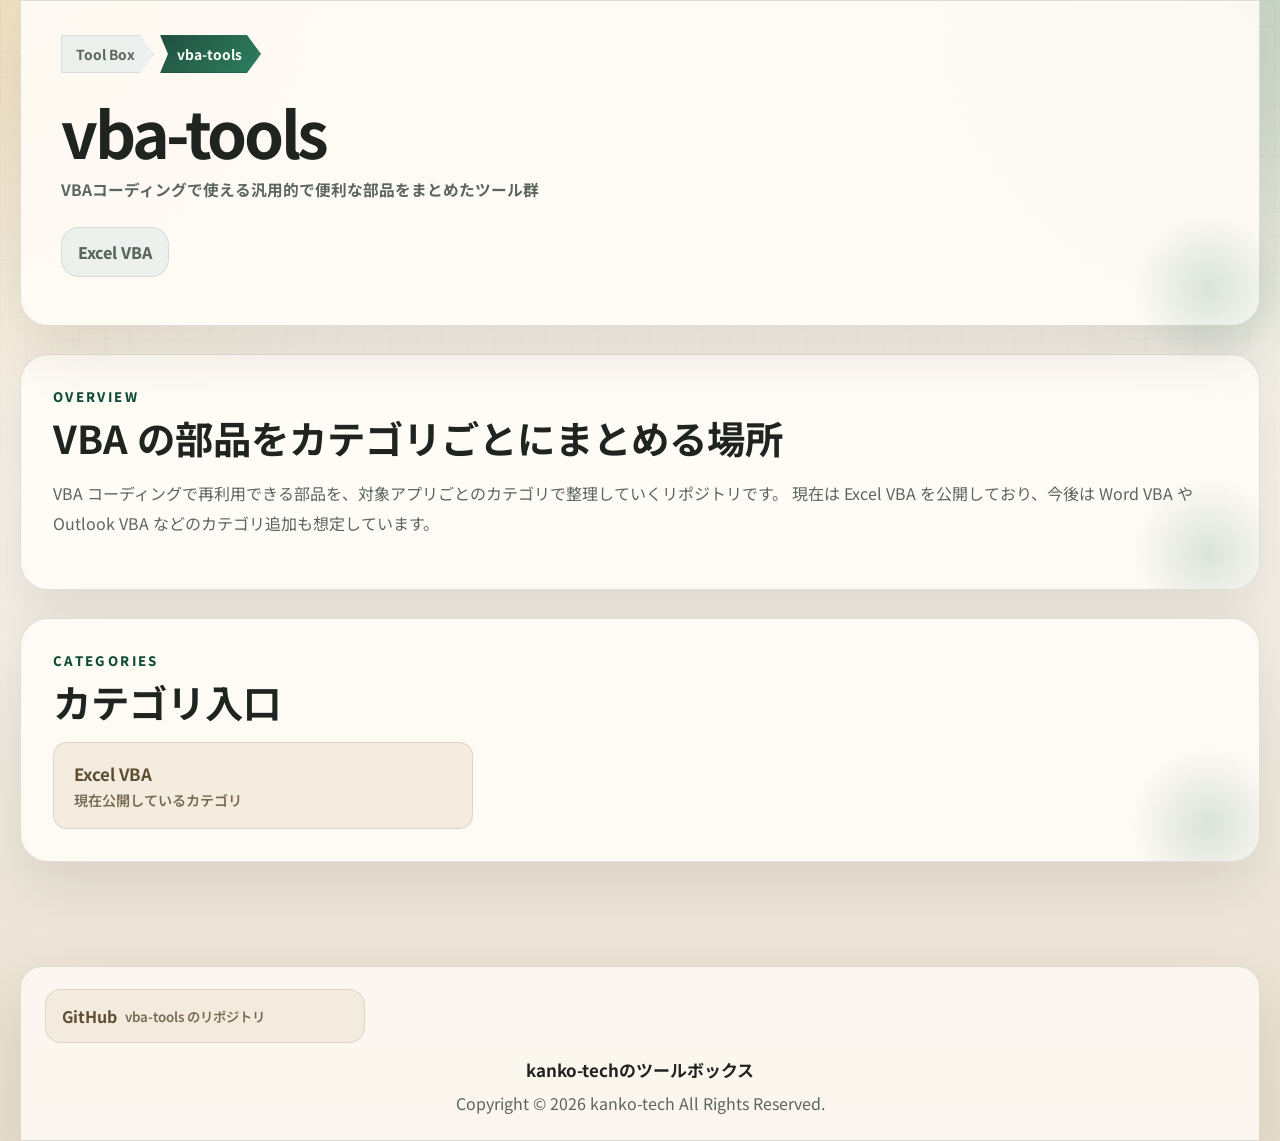
==== commit e810b2c1: "Rename repository references to vba-tools" ====
--- a/docs/index.html
+++ b/docs/index.html
@@ -3,7 +3,7 @@
 <head>
   <meta charset="utf-8">
   <meta name="viewport" content="width=device-width, initial-scale=1">
-  <title>VBA_tools | Tool Box</title>
+  <title>vba-tools | Tool Box</title>
   <link rel="preconnect" href="https://fonts.googleapis.com">
   <link rel="preconnect" href="https://fonts.gstatic.com" crossorigin>
   <link href="https://fonts.googleapis.com/css2?family=Noto+Sans+JP:wght@400;500;700;800&family=Roboto+Mono:wght@400;500&display=swap" rel="stylesheet">
@@ -15,10 +15,10 @@
     <header class="hero">
       <div class="position-strip" aria-label="Page position">
         <span class="position-chip">Tool Box</span>
-        <span class="position-chip current">VBA_tools</span>
+        <span class="position-chip current">vba-tools</span>
       </div>
       <div class="hero-meta">
-        <h1>VBA_tools</h1>
+        <h1>vba-tools</h1>
         <p class="hero-subline">VBAコーディングで使える汎用的で便利な部品をまとめたツール群</p>
       </div>
       <nav class="global-nav" aria-label="Global site navigation">
@@ -57,7 +57,7 @@
   <footer class="site-footer">
     <div class="footer-link-block">
       <div class="inline-link-list">
-        <a href="https://github.com/kanko-tech/VBA_tools" target="_blank" rel="noreferrer">GitHub<small>VBA_tools のリポジトリ</small></a>
+        <a href="https://github.com/kanko-tech/vba-tools" target="_blank" rel="noreferrer">GitHub<small>vba-tools のリポジトリ</small></a>
       </div>
     </div>
     <p class="footer-title"><strong>kanko-techのツールボックス</strong></p>
--- a/docs/styles.css
+++ b/docs/styles.css
@@ -613,6 +613,7 @@
   background: rgba(255, 255, 255, 0.74);
   color: var(--muted);
   font-weight: 700;
+  text-decoration: none;
 }
 
 .directory-stack a.current {
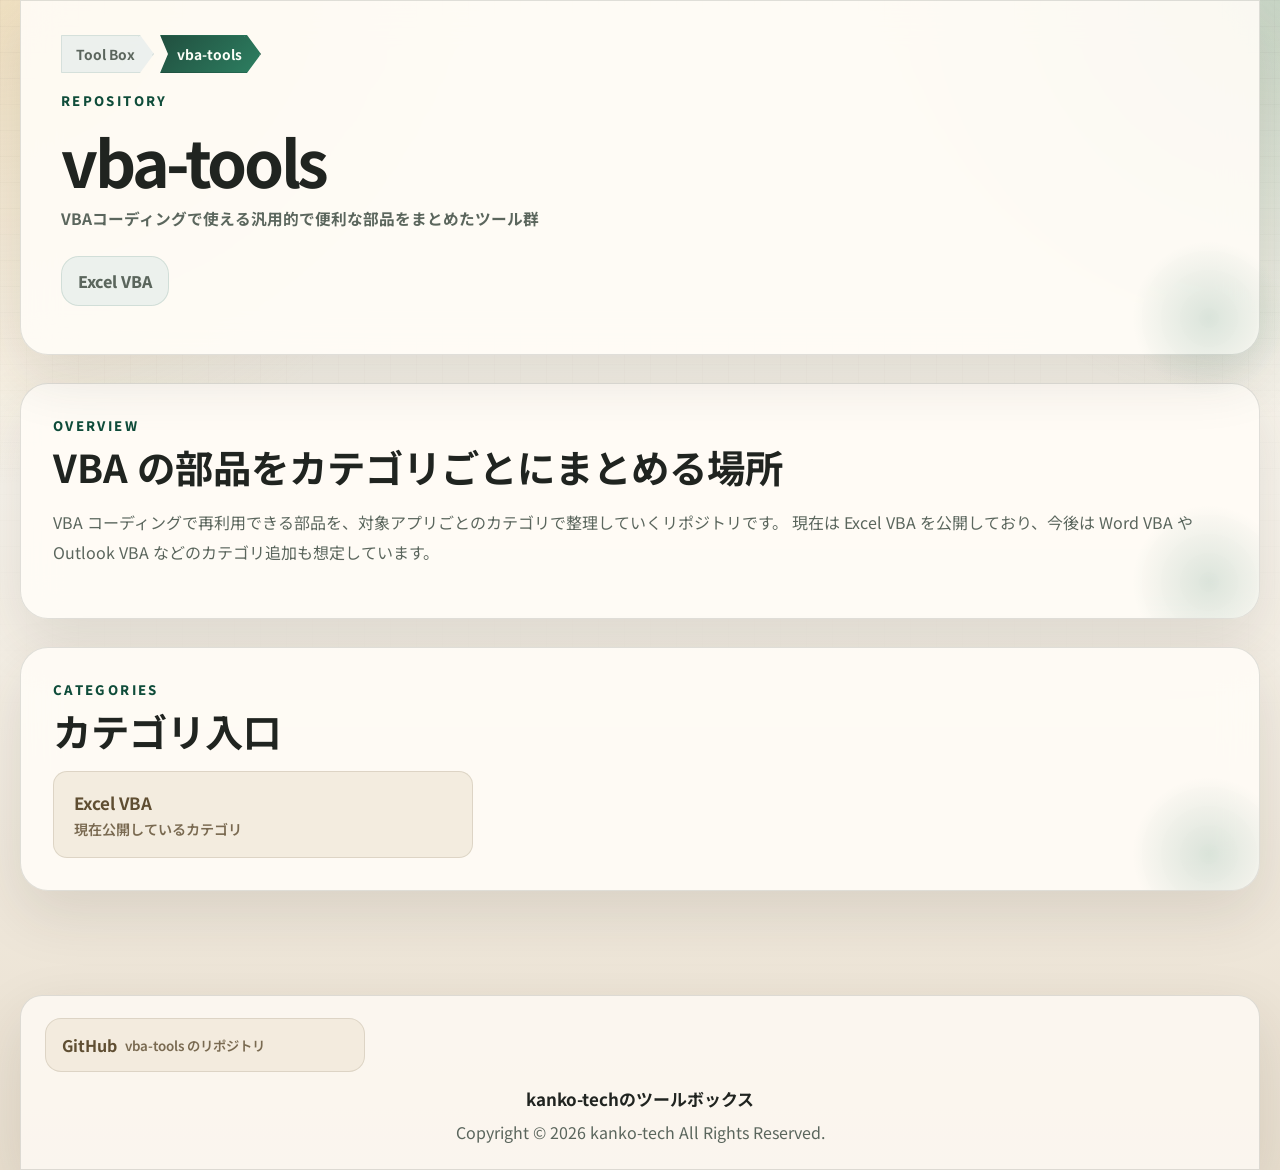
==== commit 50e246e8: "Restore page title labels" ====
--- a/docs/index.html
+++ b/docs/index.html
@@ -18,6 +18,7 @@
         <span class="position-chip current">vba-tools</span>
       </div>
       <div class="hero-meta">
+        <p class="eyebrow">REPOSITORY</p>
         <h1>vba-tools</h1>
         <p class="hero-subline">VBAコーディングで使える汎用的で便利な部品をまとめたツール群</p>
       </div>
